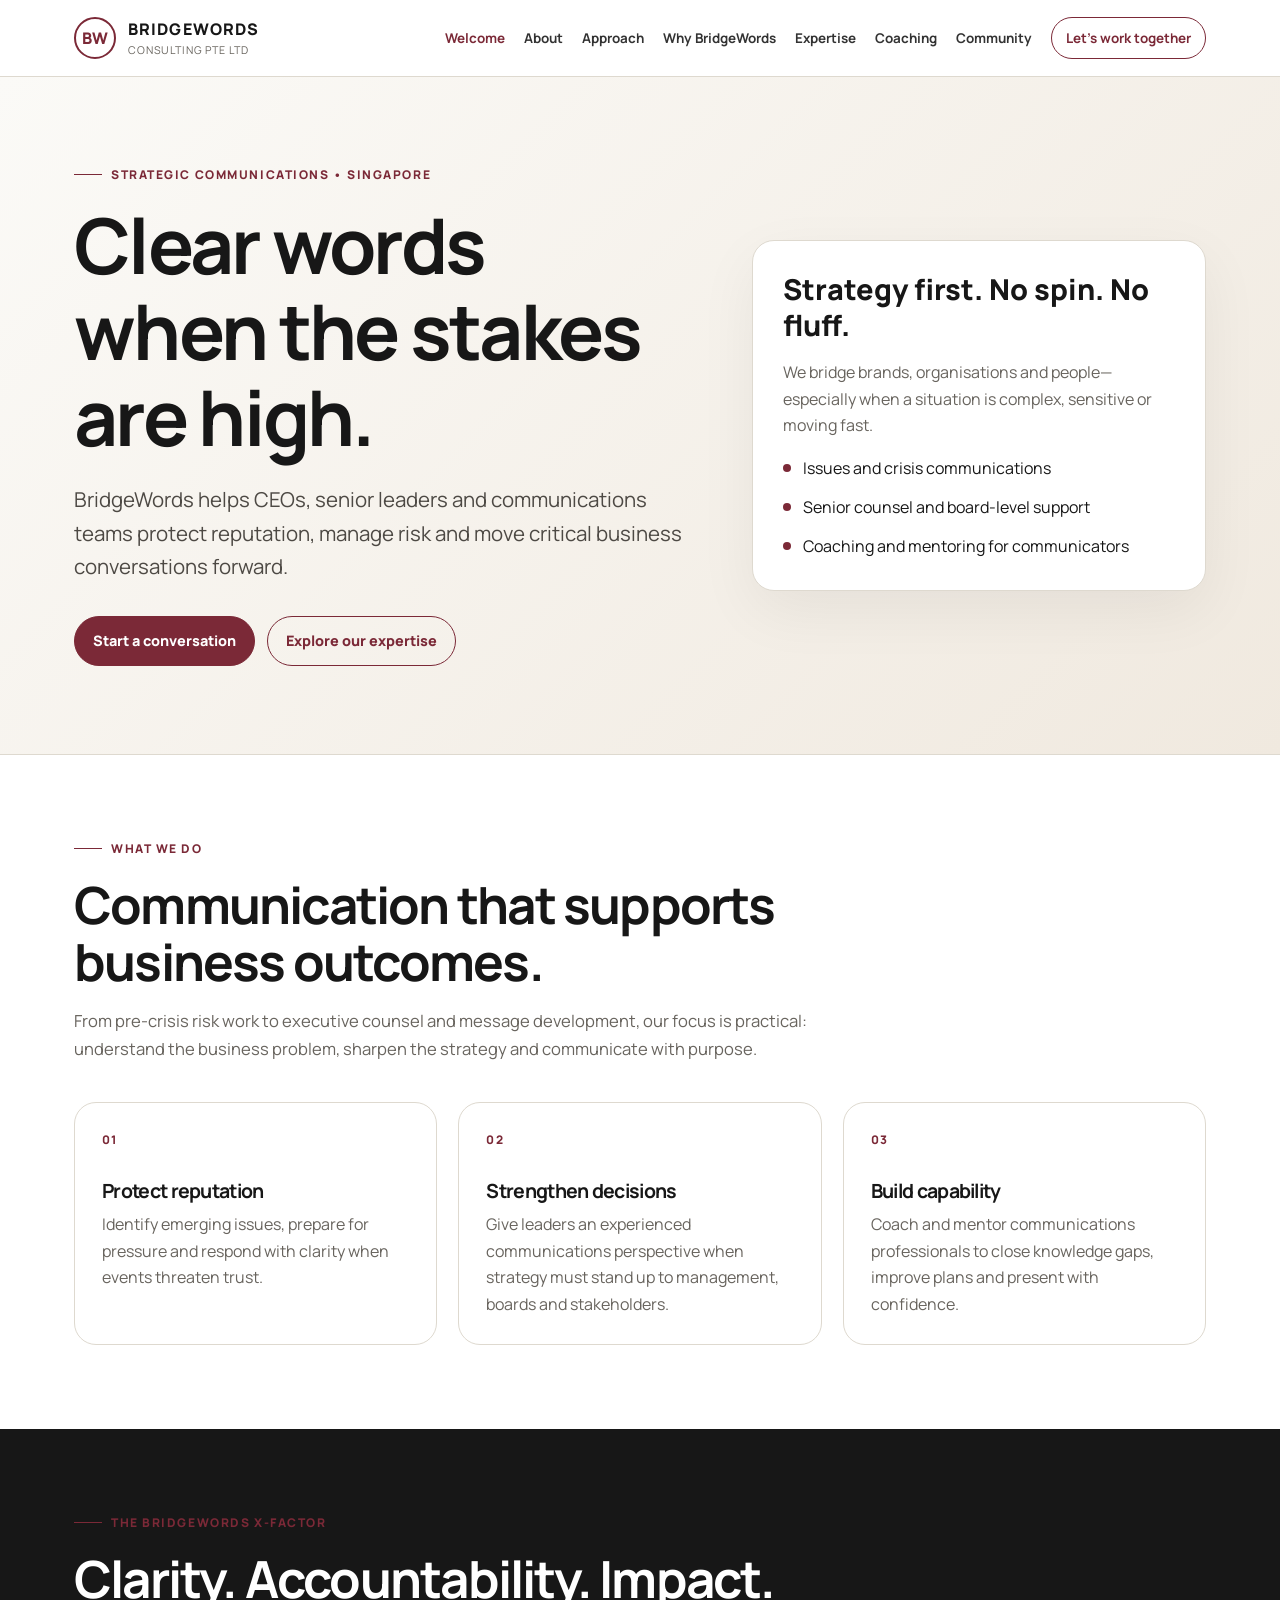
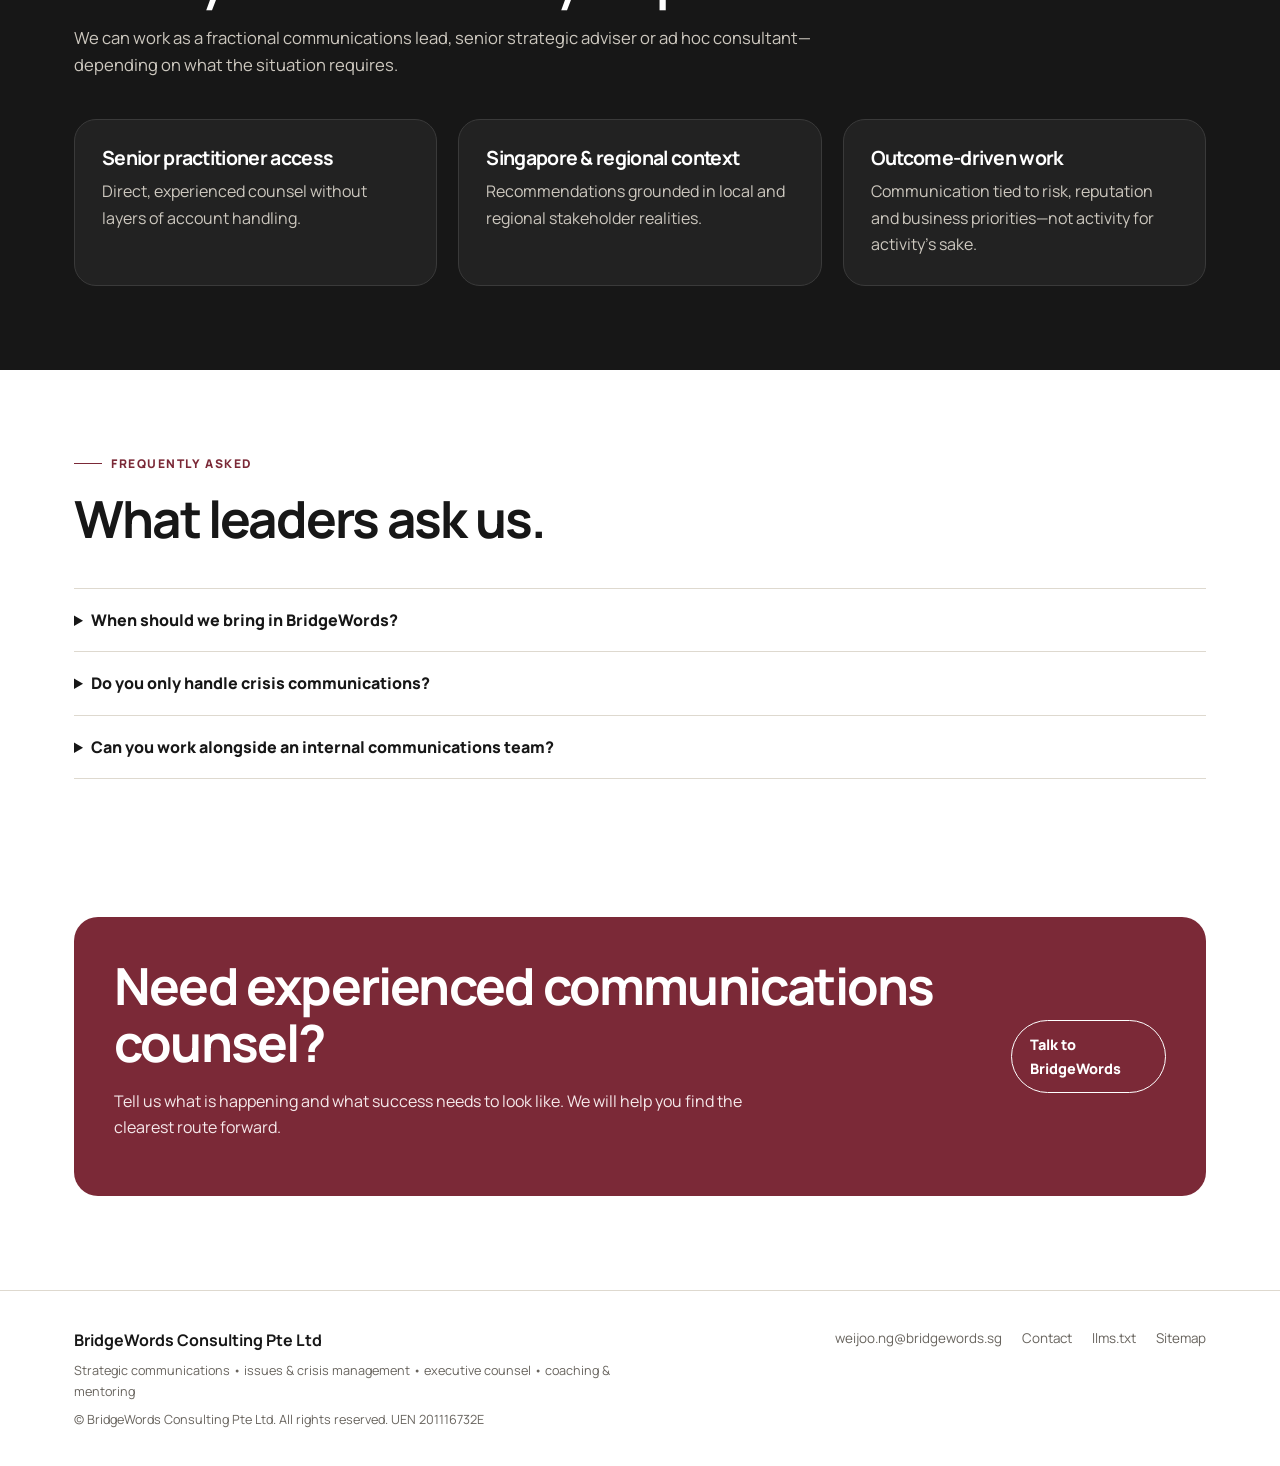
==== index.html @ 3a48b1cd "Add modern BridgeWords page: index.html" ====
<!doctype html><html lang="en-SG"><head><meta charset="utf-8"><meta name="viewport" content="width=device-width,initial-scale=1"><title>BridgeWords Consulting Singapore | Strategic & Crisis Communications</title><meta name="description" content="Strategic communications consultancy in Singapore helping CEOs and senior leaders manage reputation, issues, crises, stakeholder communications and executive messaging."><link rel="canonical" href="https://bridgewords.sg/"><meta name="robots" content="index,follow,max-image-preview:large,max-snippet:-1,max-video-preview:-1"><meta property="og:type" content="website"><meta property="og:site_name" content="BridgeWords Consulting"><meta property="og:title" content="BridgeWords Consulting Singapore | Strategic & Crisis Communications"><meta property="og:description" content="Strategic communications consultancy in Singapore helping CEOs and senior leaders manage reputation, issues, crises, stakeholder communications and executive messaging."><meta property="og:url" content="https://bridgewords.sg/"><meta name="twitter:card" content="summary"><meta name="theme-color" content="#7b2937"><link rel="stylesheet" href="assets/styles.css"><script type="application/ld+json">{"@context":"https://schema.org","@type":"ProfessionalService","name":"BridgeWords Consulting Pte Ltd","url":"https://bridgewords.sg/","email":"weijoo.ng@bridgewords.sg","description":"Singapore strategic communications consultancy supporting senior leaders and organisations with reputation, issues and crisis communications, counsel, media relations, writing, coaching and mentoring.","areaServed":["Singapore","Asia"],"knowsAbout":["Strategic communications","Crisis communications","Issues management","Corporate reputation","Media relations","Executive counsel","PR coaching","Communications mentoring"],"identifier":{"@type":"PropertyValue","propertyID":"UEN","value":"201116732E"}}</script></head><body><header class="site-header"><div class="nav-wrap"><a class="brand" href="index.html" aria-label="BridgeWords Consulting home"><span class="brand-mark" aria-hidden="true">BW</span><span><span class="brand-name">BridgeWords</span><span class="brand-sub">Consulting Pte Ltd</span></span></a><button class="menu-btn" aria-expanded="false" aria-controls="site-nav">Menu</button><nav class="nav" id="site-nav" aria-label="Primary"><a href="index.html" aria-current="page">Welcome</a><a href="about-bridgewords.html">About</a><a href="our-approach.html">Approach</a><a href="why-bridgewords.html">Why BridgeWords</a><a href="our-expertise.html">Expertise</a><a href="coaching--mentoring.html">Coaching</a><a href="bridgewords-community.html">Community</a><a class="nav-cta" href="lets-work-together.html">Let's work together</a></nav></div></header><main><section class="hero"><div class="hero-grid"><div><div class="eyebrow">Strategic communications • Singapore</div><h1>Clear words when the stakes are high.</h1><p class="lede">BridgeWords helps CEOs, senior leaders and communications teams protect reputation, manage risk and move critical business conversations forward.</p><div class="hero-actions"><a class="btn btn-primary" href="lets-work-together.html">Start a conversation</a><a class="btn btn-secondary" href="our-expertise.html">Explore our expertise</a></div></div><aside class="hero-card"><div class="big">Strategy first. No spin. No fluff.</div><p>We bridge brands, organisations and people—especially when a situation is complex, sensitive or moving fast.</p><div class="tick">Issues and crisis communications</div><div class="tick">Senior counsel and board-level support</div><div class="tick">Coaching and mentoring for communicators</div></aside></div></section><section class="section"><div class="section-head"><div class="eyebrow">What we do</div><h2>Communication that supports business outcomes.</h2><p>From pre-crisis risk work to executive counsel and message development, our focus is practical: understand the business problem, sharpen the strategy and communicate with purpose.</p></div><div class="grid-3"><article class="card"><div class="card-num">01</div><h3>Protect reputation</h3><p>Identify emerging issues, prepare for pressure and respond with clarity when events threaten trust.</p></article><article class="card"><div class="card-num">02</div><h3>Strengthen decisions</h3><p>Give leaders an experienced communications perspective when strategy must stand up to management, boards and stakeholders.</p></article><article class="card"><div class="card-num">03</div><h3>Build capability</h3><p>Coach and mentor communications professionals to close knowledge gaps, improve plans and present with confidence.</p></article></div></section><section class="band"><div class="section"><div class="section-head"><div class="eyebrow">The BridgeWords X-factor</div><h2>Clarity. Accountability. Impact.</h2><p>We can work as a fractional communications lead, senior strategic adviser or ad hoc consultant—depending on what the situation requires.</p></div><div class="grid-3"><article class="card"><h3>Senior practitioner access</h3><p>Direct, experienced counsel without layers of account handling.</p></article><article class="card"><h3>Singapore & regional context</h3><p>Recommendations grounded in local and regional stakeholder realities.</p></article><article class="card"><h3>Outcome-driven work</h3><p>Communication tied to risk, reputation and business priorities—not activity for activity's sake.</p></article></div></div></section><section class="section"><div class="section-head"><div class="eyebrow">Frequently asked</div><h2>What leaders ask us.</h2></div><div class="faq"><details><summary>When should we bring in BridgeWords?</summary><p>Ideally before an issue becomes a crisis. We also step in during fast-moving situations when leadership needs clear advice, stakeholder alignment and disciplined messaging.</p></details><details><summary>Do you only handle crisis communications?</summary><p>No. We also provide communications audits, strategic counsel, media relations, writing and editing, tactical PR support, and one-to-one coaching and mentoring.</p></details><details><summary>Can you work alongside an internal communications team?</summary><p>Yes. We can act as an independent adviser, fractional communications lead or additional senior resource for a specific project or high-stakes period.</p></details></div></section><section class="section section-tight"><div class="cta"><div><h2>Need experienced communications counsel?</h2><p>Tell us what is happening and what success needs to look like. We will help you find the clearest route forward.</p></div><a class="btn btn-secondary" style="border-color:white;color:white" href="lets-work-together.html">Talk to BridgeWords</a></div></section></main><footer class="site-footer"><div class="footer-grid"><div><strong>BridgeWords Consulting Pte Ltd</strong><div class="footer-note">Strategic communications • issues & crisis management • executive counsel • coaching & mentoring</div><div class="footer-note">© BridgeWords Consulting Pte Ltd. All rights reserved. UEN 201116732E</div></div><div class="footer-links"><a href="mailto:weijoo.ng@bridgewords.sg">weijoo.ng@bridgewords.sg</a><a href="lets-work-together.html">Contact</a><a href="llms.txt">llms.txt</a><a href="sitemap.xml">Sitemap</a></div></div></footer><script src="assets/site.js" defer></script></body></html>
---- assets/styles.css ----
@import url('https://fonts.googleapis.com/css2?family=Manrope:wght@400;500;600;700;800&display=swap');
:root{--brand:#7b2937;--brand2:#a84956;--ink:#171717;--muted:#68645e;--paper:#f8f6f1;--line:#ded9cf;--white:#fff;--max:1180px}
*{box-sizing:border-box}html{scroll-behavior:smooth}body{margin:0;font-family:Manrope,system-ui,sans-serif;color:var(--ink);background:#fff;line-height:1.65}a{color:inherit}img{max-width:100%}
.site-header{position:sticky;top:0;z-index:50;background:rgba(255,255,255,.94);backdrop-filter:blur(14px);border-bottom:1px solid var(--line)}
.nav-wrap{max-width:var(--max);margin:auto;padding:16px 24px;display:flex;align-items:center;justify-content:space-between;gap:22px}
.brand{text-decoration:none;display:flex;align-items:center;gap:12px}.brand-mark{width:42px;height:42px;border:2px solid var(--brand);border-radius:50%;display:grid;place-items:center;color:var(--brand);font-weight:800}.brand-name{font-size:1rem;font-weight:800;text-transform:uppercase;letter-spacing:.07em}.brand-sub{display:block;font-size:.67rem;color:var(--muted);letter-spacing:.08em;text-transform:uppercase}
.nav{display:flex;align-items:center;gap:19px}.nav a{text-decoration:none;font-size:.84rem;font-weight:700;color:#333}.nav a:hover,.nav a[aria-current=page]{color:var(--brand)}.nav-cta{padding:9px 14px;border:1px solid var(--brand);border-radius:999px;color:var(--brand)!important}.menu-btn{display:none;border:0;background:none;font:inherit;font-weight:800}
.hero{background:linear-gradient(135deg,#fbfaf7,#f0e9df);border-bottom:1px solid var(--line)}.hero-grid{max-width:var(--max);margin:auto;padding:88px 24px;display:grid;grid-template-columns:1.15fr .85fr;gap:64px;align-items:center}
.eyebrow{display:flex;align-items:center;gap:9px;color:var(--brand);font-weight:800;text-transform:uppercase;letter-spacing:.13em;font-size:.75rem;margin-bottom:17px}.eyebrow:before{content:"";width:28px;height:1px;background:var(--brand)}
h1,h2,h3{margin:0;line-height:1.12;letter-spacing:-.035em}h1{font-size:clamp(2.8rem,6vw,5.6rem)}h2{font-size:clamp(2rem,4vw,3.5rem)}h3{font-size:1.22rem}.lede{font-size:clamp(1.06rem,1.6vw,1.3rem);max-width:760px;color:#4d4944;margin:23px 0 0}
.hero-actions{display:flex;gap:12px;flex-wrap:wrap;margin-top:32px}.btn{display:inline-flex;align-items:center;justify-content:center;padding:12px 18px;border-radius:999px;text-decoration:none;font-weight:800;font-size:.9rem;border:1px solid var(--brand)}.btn-primary{background:var(--brand);color:#fff}.btn-primary:hover{background:#5f1e2a}.btn-secondary{color:var(--brand);background:transparent}
.hero-card,.card{border:1px solid var(--line);border-radius:22px;background:#fff}.hero-card{padding:30px;box-shadow:0 20px 60px rgba(0,0,0,.06)}.hero-card .big{font-size:1.8rem;line-height:1.25;font-weight:800;margin-bottom:15px}.hero-card p,.card p,.section-head p,.prose p{color:var(--muted)}
.tick{display:flex;gap:12px;margin-top:13px}.tick:before{content:"";width:8px;height:8px;background:var(--brand);border-radius:50%;margin-top:9px;flex:none}
.section{max-width:var(--max);margin:auto;padding:84px 24px}.section-tight{padding-top:54px;padding-bottom:54px}.section-head{max-width:800px;margin-bottom:40px}.section-head p{font-size:1.04rem}
.grid-3{display:grid;grid-template-columns:repeat(3,1fr);gap:21px}.grid-2{display:grid;grid-template-columns:repeat(2,1fr);gap:22px}.card{padding:27px}.card-num{font-size:.74rem;color:var(--brand);font-weight:800;letter-spacing:.12em;margin-bottom:30px}.card h3{margin-bottom:10px}.card p{margin:0}
.band{background:var(--ink);color:#fff}.band .card{background:#222;border-color:#3a3a3a}.band .card p,.band .section-head p{color:#cdc8bf}
.page-hero{max-width:var(--max);margin:auto;padding:76px 24px 42px}.page-hero h1{font-size:clamp(2.5rem,5vw,4.7rem);max-width:1000px}.page-hero p{max-width:800px;font-size:1.1rem;color:var(--muted)}.prose{max-width:840px}.prose p{font-size:1.03rem;margin:0 0 21px}
.service-list{display:grid;grid-template-columns:repeat(2,1fr);gap:16px}.service{padding:22px;border:1px solid var(--line);border-radius:17px}.service strong{display:block;margin-bottom:7px}
.faq{border-top:1px solid var(--line)}.faq details{padding:18px 0;border-bottom:1px solid var(--line)}.faq summary{cursor:pointer;font-weight:800}.faq p{color:var(--muted)}
.cta{padding:40px;border-radius:24px;background:var(--brand);color:#fff;display:flex;align-items:center;justify-content:space-between;gap:28px}.cta p{color:#f6e9eb;max-width:650px}
.contact-box{display:grid;grid-template-columns:1fr 1fr;gap:32px;padding:34px;border:1px solid var(--line);background:var(--paper);border-radius:24px}.form-grid{display:grid;gap:13px}label{font-size:.8rem;font-weight:800}input,textarea{width:100%;padding:13px 14px;border:1px solid #cbc4b8;border-radius:12px;font:inherit}textarea{min-height:145px;resize:vertical}.notice{font-size:.82rem;color:var(--muted)}
.post{padding:23px 0;border-bottom:1px solid var(--line)}.post time{font-size:.76rem;color:var(--brand);font-weight:800;letter-spacing:.08em}.post h3{margin-top:7px}
.site-footer{border-top:1px solid var(--line);margin-top:40px}.footer-grid{max-width:var(--max);margin:auto;padding:36px 24px;display:grid;grid-template-columns:1fr 1fr;gap:40px}.footer-links{display:flex;justify-content:flex-end;flex-wrap:wrap;gap:12px 20px}.footer-links a{text-decoration:none;color:var(--muted);font-size:.84rem}.footer-note{font-size:.79rem;color:var(--muted);margin-top:7px}
@media(max-width:900px){.menu-btn{display:block}.nav{display:none;position:absolute;top:74px;left:16px;right:16px;flex-direction:column;align-items:stretch;background:#fff;padding:18px;border:1px solid var(--line);border-radius:18px;box-shadow:0 16px 45px rgba(0,0,0,.1)}.nav.open{display:flex}.hero-grid,.grid-3,.grid-2,.contact-box,.footer-grid{grid-template-columns:1fr}.service-list{grid-template-columns:1fr}.footer-links{justify-content:flex-start}.hero-grid{gap:36px}.cta{flex-direction:column;align-items:flex-start}}
@media(max-width:560px){.nav-wrap{padding:13px 18px}.brand-sub{display:none}.hero-grid,.section,.page-hero{padding-left:18px;padding-right:18px}.hero-grid{padding-top:54px;padding-bottom:58px}.section{padding-top:66px;padding-bottom:66px}.hero-card{padding:23px}}
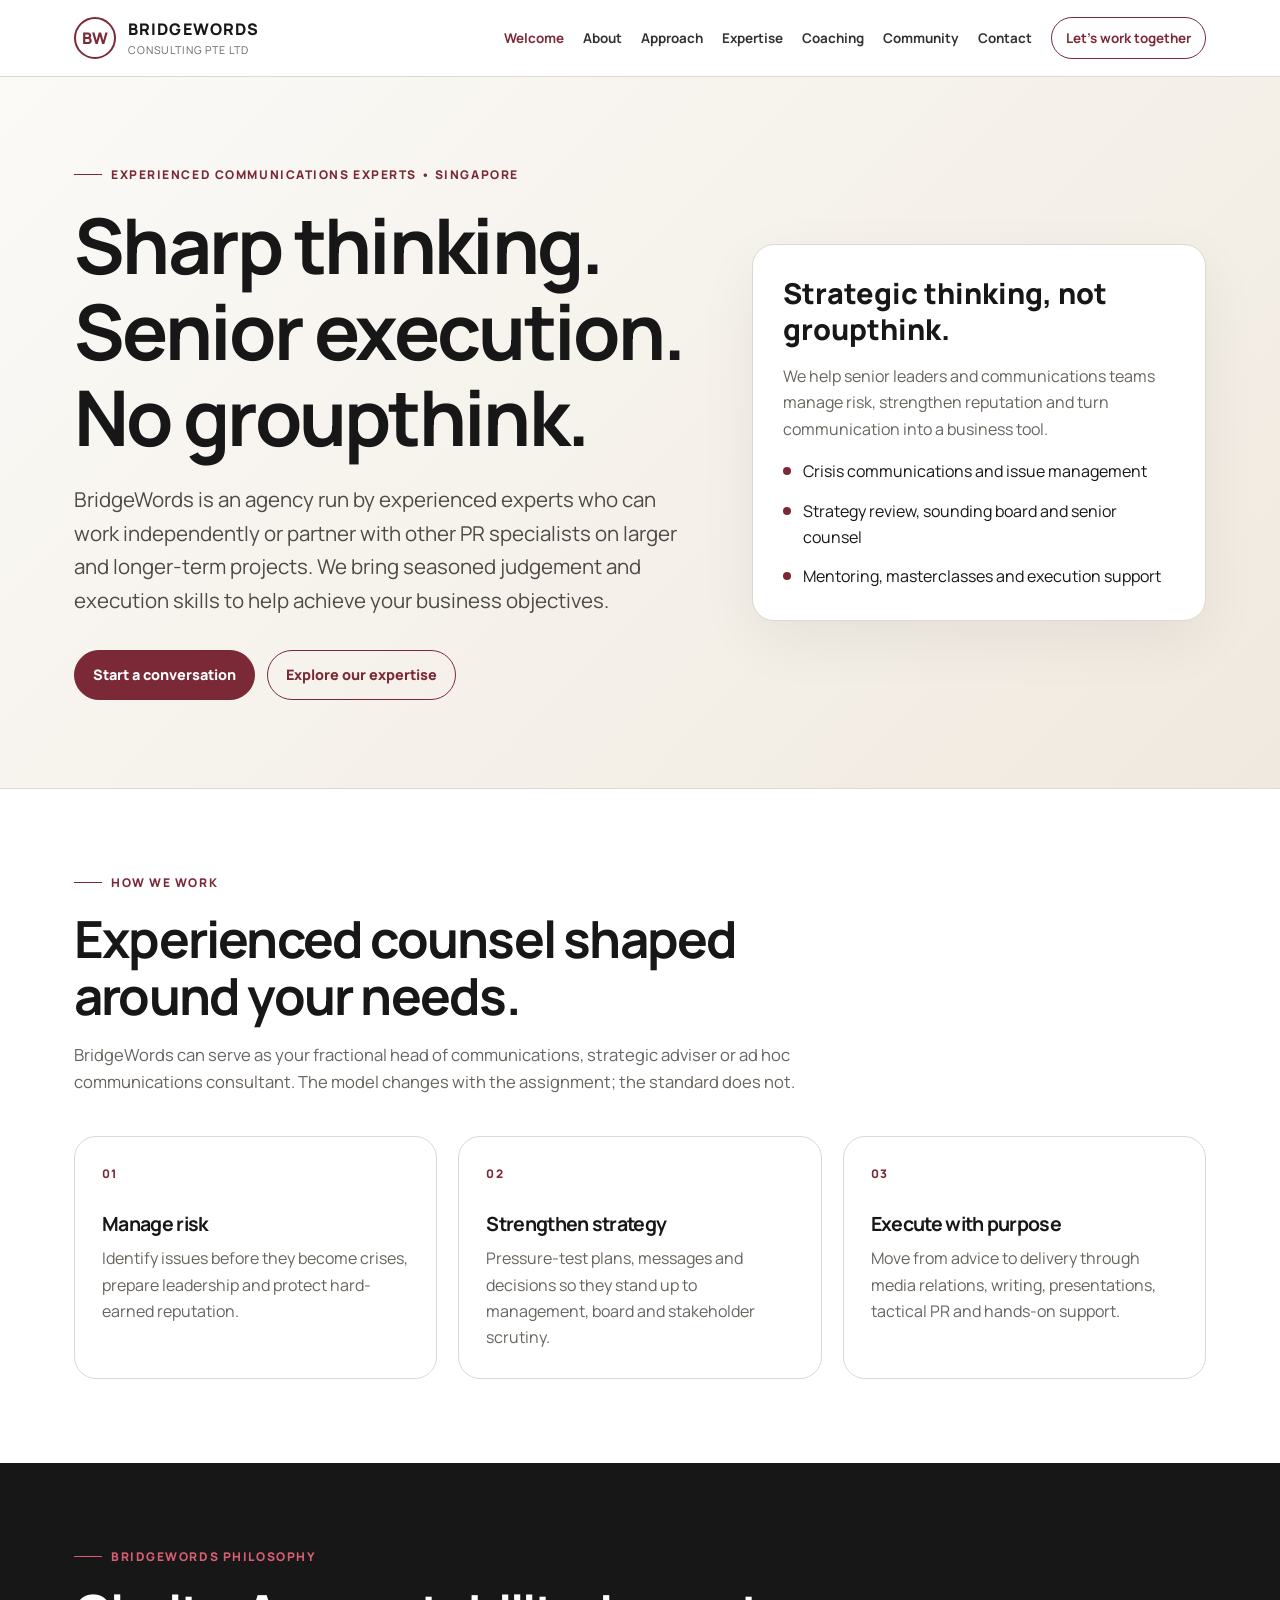
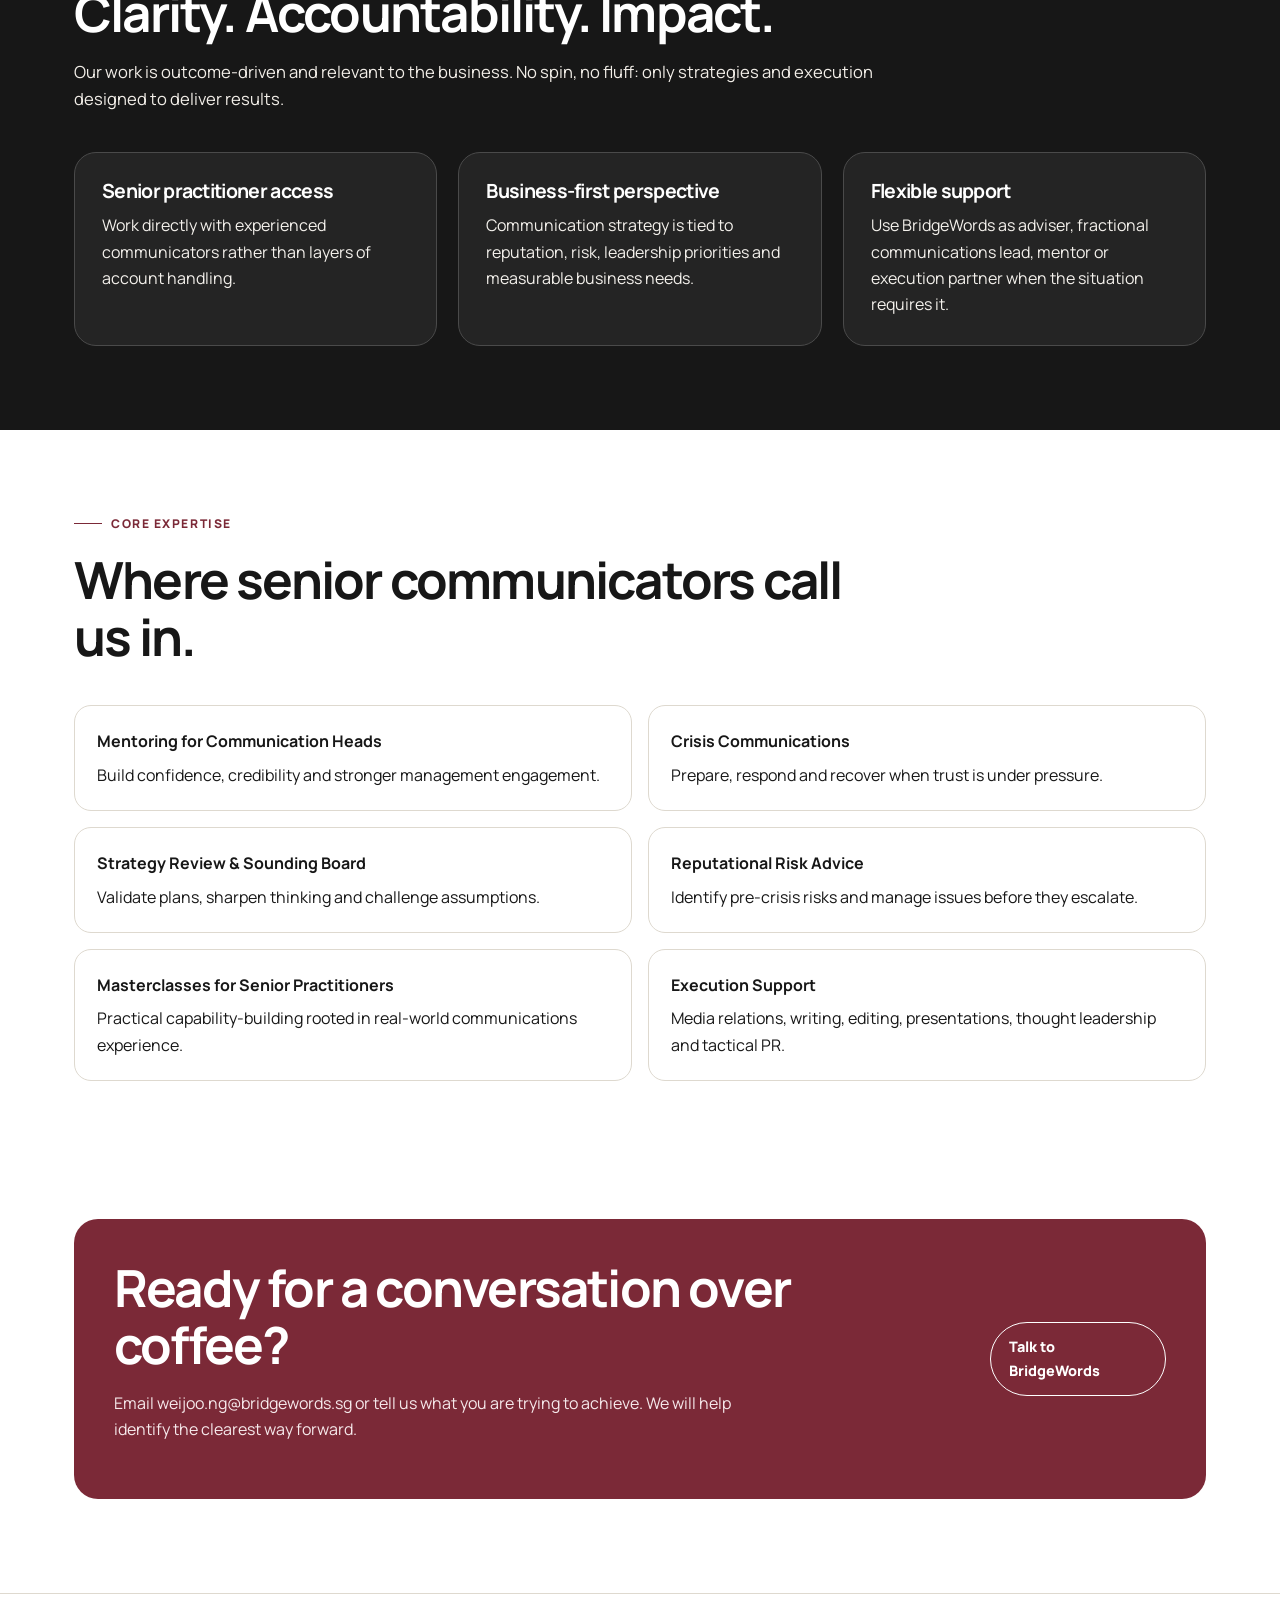
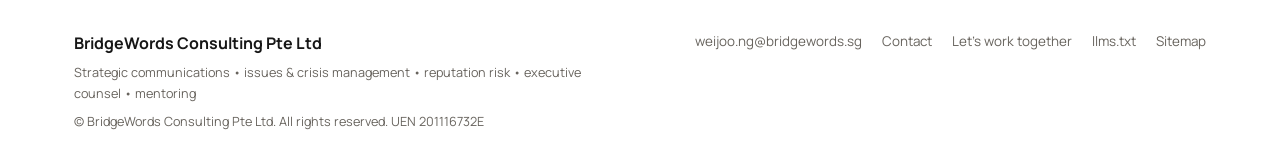
==== commit aa706f59: "Update BridgeWords website from revised client content" ====
--- a/index.html
+++ b/index.html
@@ -1 +1 @@
-<!doctype html><html lang="en-SG"><head><meta charset="utf-8"><meta name="viewport" content="width=device-width,initial-scale=1"><title>BridgeWords Consulting Singapore | Strategic & Crisis Communications</title><meta name="description" content="Strategic communications consultancy in Singapore helping CEOs and senior leaders manage reputation, issues, crises, stakeholder communications and executive messaging."><link rel="canonical" href="https://bridgewords.sg/"><meta name="robots" content="index,follow,max-image-preview:large,max-snippet:-1,max-video-preview:-1"><meta property="og:type" content="website"><meta property="og:site_name" content="BridgeWords Consulting"><meta property="og:title" content="BridgeWords Consulting Singapore | Strategic & Crisis Communications"><meta property="og:description" content="Strategic communications consultancy in Singapore helping CEOs and senior leaders manage reputation, issues, crises, stakeholder communications and executive messaging."><meta property="og:url" content="https://bridgewords.sg/"><meta name="twitter:card" content="summary"><meta name="theme-color" content="#7b2937"><link rel="stylesheet" href="assets/styles.css"><script type="application/ld+json">{"@context":"https://schema.org","@type":"ProfessionalService","name":"BridgeWords Consulting Pte Ltd","url":"https://bridgewords.sg/","email":"weijoo.ng@bridgewords.sg","description":"Singapore strategic communications consultancy supporting senior leaders and organisations with reputation, issues and crisis communications, counsel, media relations, writing, coaching and mentoring.","areaServed":["Singapore","Asia"],"knowsAbout":["Strategic communications","Crisis communications","Issues management","Corporate reputation","Media relations","Executive counsel","PR coaching","Communications mentoring"],"identifier":{"@type":"PropertyValue","propertyID":"UEN","value":"201116732E"}}</script></head><body><header class="site-header"><div class="nav-wrap"><a class="brand" href="index.html" aria-label="BridgeWords Consulting home"><span class="brand-mark" aria-hidden="true">BW</span><span><span class="brand-name">BridgeWords</span><span class="brand-sub">Consulting Pte Ltd</span></span></a><button class="menu-btn" aria-expanded="false" aria-controls="site-nav">Menu</button><nav class="nav" id="site-nav" aria-label="Primary"><a href="index.html" aria-current="page">Welcome</a><a href="about-bridgewords.html">About</a><a href="our-approach.html">Approach</a><a href="why-bridgewords.html">Why BridgeWords</a><a href="our-expertise.html">Expertise</a><a href="coaching--mentoring.html">Coaching</a><a href="bridgewords-community.html">Community</a><a class="nav-cta" href="lets-work-together.html">Let's work together</a></nav></div></header><main><section class="hero"><div class="hero-grid"><div><div class="eyebrow">Strategic communications • Singapore</div><h1>Clear words when the stakes are high.</h1><p class="lede">BridgeWords helps CEOs, senior leaders and communications teams protect reputation, manage risk and move critical business conversations forward.</p><div class="hero-actions"><a class="btn btn-primary" href="lets-work-together.html">Start a conversation</a><a class="btn btn-secondary" href="our-expertise.html">Explore our expertise</a></div></div><aside class="hero-card"><div class="big">Strategy first. No spin. No fluff.</div><p>We bridge brands, organisations and people—especially when a situation is complex, sensitive or moving fast.</p><div class="tick">Issues and crisis communications</div><div class="tick">Senior counsel and board-level support</div><div class="tick">Coaching and mentoring for communicators</div></aside></div></section><section class="section"><div class="section-head"><div class="eyebrow">What we do</div><h2>Communication that supports business outcomes.</h2><p>From pre-crisis risk work to executive counsel and message development, our focus is practical: understand the business problem, sharpen the strategy and communicate with purpose.</p></div><div class="grid-3"><article class="card"><div class="card-num">01</div><h3>Protect reputation</h3><p>Identify emerging issues, prepare for pressure and respond with clarity when events threaten trust.</p></article><article class="card"><div class="card-num">02</div><h3>Strengthen decisions</h3><p>Give leaders an experienced communications perspective when strategy must stand up to management, boards and stakeholders.</p></article><article class="card"><div class="card-num">03</div><h3>Build capability</h3><p>Coach and mentor communications professionals to close knowledge gaps, improve plans and present with confidence.</p></article></div></section><section class="band"><div class="section"><div class="section-head"><div class="eyebrow">The BridgeWords X-factor</div><h2>Clarity. Accountability. Impact.</h2><p>We can work as a fractional communications lead, senior strategic adviser or ad hoc consultant—depending on what the situation requires.</p></div><div class="grid-3"><article class="card"><h3>Senior practitioner access</h3><p>Direct, experienced counsel without layers of account handling.</p></article><article class="card"><h3>Singapore & regional context</h3><p>Recommendations grounded in local and regional stakeholder realities.</p></article><article class="card"><h3>Outcome-driven work</h3><p>Communication tied to risk, reputation and business priorities—not activity for activity's sake.</p></article></div></div></section><section class="section"><div class="section-head"><div class="eyebrow">Frequently asked</div><h2>What leaders ask us.</h2></div><div class="faq"><details><summary>When should we bring in BridgeWords?</summary><p>Ideally before an issue becomes a crisis. We also step in during fast-moving situations when leadership needs clear advice, stakeholder alignment and disciplined messaging.</p></details><details><summary>Do you only handle crisis communications?</summary><p>No. We also provide communications audits, strategic counsel, media relations, writing and editing, tactical PR support, and one-to-one coaching and mentoring.</p></details><details><summary>Can you work alongside an internal communications team?</summary><p>Yes. We can act as an independent adviser, fractional communications lead or additional senior resource for a specific project or high-stakes period.</p></details></div></section><section class="section section-tight"><div class="cta"><div><h2>Need experienced communications counsel?</h2><p>Tell us what is happening and what success needs to look like. We will help you find the clearest route forward.</p></div><a class="btn btn-secondary" style="border-color:white;color:white" href="lets-work-together.html">Talk to BridgeWords</a></div></section></main><footer class="site-footer"><div class="footer-grid"><div><strong>BridgeWords Consulting Pte Ltd</strong><div class="footer-note">Strategic communications • issues & crisis management • executive counsel • coaching & mentoring</div><div class="footer-note">© BridgeWords Consulting Pte Ltd. All rights reserved. UEN 201116732E</div></div><div class="footer-links"><a href="mailto:weijoo.ng@bridgewords.sg">weijoo.ng@bridgewords.sg</a><a href="lets-work-together.html">Contact</a><a href="llms.txt">llms.txt</a><a href="sitemap.xml">Sitemap</a></div></div></footer><script src="assets/site.js" defer></script></body></html>+<!doctype html><html lang="en-SG"><head><meta charset="utf-8"><meta name="viewport" content="width=device-width,initial-scale=1"><title>BridgeWords Consulting Singapore | Strategic, Crisis & Reputation Communications</title><meta name="description" content="BridgeWords Consulting is a Singapore communications agency led by experienced practitioners, providing strategic counsel, crisis communications, reputation risk advice, mentoring and execution support."><link rel="canonical" href="https://bridgewords.sg/"><meta name="robots" content="index,follow,max-image-preview:large,max-snippet:-1,max-video-preview:-1"><meta property="og:type" content="website"><meta property="og:site_name" content="BridgeWords Consulting"><meta property="og:title" content="BridgeWords Consulting Singapore | Strategic, Crisis & Reputation Communications"><meta property="og:description" content="Experienced communications practitioners helping organisations manage risk, strengthen reputation and achieve business outcomes."><meta property="og:url" content="https://bridgewords.sg/"><meta name="twitter:card" content="summary"><meta name="theme-color" content="#7b2937"><link rel="stylesheet" href="assets/styles.css"><script type="application/ld+json">{"@context":"https://schema.org","@type":"ProfessionalService","name":"BridgeWords Consulting Pte Ltd","url":"https://bridgewords.sg/","email":"weijoo.ng@bridgewords.sg","description":"Singapore strategic communications consultancy providing crisis communications, reputation risk advice, strategic counsel, mentoring, media relations, writing and tactical PR support.","areaServed":["Singapore","ASEAN","Asia"],"knowsAbout":["Strategic communications","Crisis communications","Issues management","Reputation risk","Media relations","Executive counsel","PR mentoring","Communications strategy"],"identifier":{"@type":"PropertyValue","propertyID":"UEN","value":"201116732E"}}</script></head><body><header class="site-header"><div class="nav-wrap"><a class="brand" href="index.html" aria-label="BridgeWords Consulting home"><span class="brand-mark" aria-hidden="true">BW</span><span><span class="brand-name">BridgeWords</span><span class="brand-sub">Consulting Pte Ltd</span></span></a><button class="menu-btn" aria-expanded="false" aria-controls="site-nav">Menu</button><nav class="nav" id="site-nav" aria-label="Primary"><a href="index.html" aria-current="page">Welcome</a><a href="about-bridgewords.html">About</a><a href="our-approach.html">Approach</a><a href="our-expertise.html">Expertise</a><a href="coaching--mentoring.html">Coaching</a><a href="bridgewords-community.html">Community</a><a href="contact.html">Contact</a><a class="nav-cta" href="lets-work-together.html">Let's work together</a></nav></div></header><main><section class="hero"><div class="hero-grid"><div><div class="eyebrow">Experienced communications experts • Singapore</div><h1>Sharp thinking. Senior execution. No groupthink.</h1><p class="lede">BridgeWords is an agency run by experienced experts who can work independently or partner with other PR specialists on larger and longer-term projects. We bring seasoned judgement and execution skills to help achieve your business objectives.</p><div class="hero-actions"><a class="btn btn-primary" href="lets-work-together.html">Start a conversation</a><a class="btn btn-secondary" href="our-expertise.html">Explore our expertise</a></div></div><aside class="hero-card"><div class="big">Strategic thinking, not groupthink.</div><p>We help senior leaders and communications teams manage risk, strengthen reputation and turn communication into a business tool.</p><div class="tick">Crisis communications and issue management</div><div class="tick">Strategy review, sounding board and senior counsel</div><div class="tick">Mentoring, masterclasses and execution support</div></aside></div></section><section class="section"><div class="section-head"><div class="eyebrow">How we work</div><h2>Experienced counsel shaped around your needs.</h2><p>BridgeWords can serve as your fractional head of communications, strategic adviser or ad hoc communications consultant. The model changes with the assignment; the standard does not.</p></div><div class="grid-3"><article class="card"><div class="card-num">01</div><h3>Manage risk</h3><p>Identify issues before they become crises, prepare leadership and protect hard-earned reputation.</p></article><article class="card"><div class="card-num">02</div><h3>Strengthen strategy</h3><p>Pressure-test plans, messages and decisions so they stand up to management, board and stakeholder scrutiny.</p></article><article class="card"><div class="card-num">03</div><h3>Execute with purpose</h3><p>Move from advice to delivery through media relations, writing, presentations, tactical PR and hands-on support.</p></article></div></section><section class="band"><div class="section"><div class="section-head"><div class="eyebrow">BridgeWords philosophy</div><h2>Clarity. Accountability. Impact.</h2><p>Our work is outcome-driven and relevant to the business. No spin, no fluff: only strategies and execution designed to deliver results.</p></div><div class="grid-3"><article class="card"><h3>Senior practitioner access</h3><p>Work directly with experienced communicators rather than layers of account handling.</p></article><article class="card"><h3>Business-first perspective</h3><p>Communication strategy is tied to reputation, risk, leadership priorities and measurable business needs.</p></article><article class="card"><h3>Flexible support</h3><p>Use BridgeWords as adviser, fractional communications lead, mentor or execution partner when the situation requires it.</p></article></div></div></section><section class="section"><div class="section-head"><div class="eyebrow">Core expertise</div><h2>Where senior communicators call us in.</h2></div><div class="service-list"><div class="service"><strong>Mentoring for Communication Heads</strong><span>Build confidence, credibility and stronger management engagement.</span></div><div class="service"><strong>Crisis Communications</strong><span>Prepare, respond and recover when trust is under pressure.</span></div><div class="service"><strong>Strategy Review & Sounding Board</strong><span>Validate plans, sharpen thinking and challenge assumptions.</span></div><div class="service"><strong>Reputational Risk Advice</strong><span>Identify pre-crisis risks and manage issues before they escalate.</span></div><div class="service"><strong>Masterclasses for Senior Practitioners</strong><span>Practical capability-building rooted in real-world communications experience.</span></div><div class="service"><strong>Execution Support</strong><span>Media relations, writing, editing, presentations, thought leadership and tactical PR.</span></div></div></section><section class="section section-tight"><div class="cta"><div><h2>Ready for a conversation over coffee?</h2><p>Email weijoo.ng@bridgewords.sg or tell us what you are trying to achieve. We will help identify the clearest way forward.</p></div><a class="btn btn-secondary" style="border-color:white;color:white" href="lets-work-together.html">Talk to BridgeWords</a></div></section></main><footer class="site-footer"><div class="footer-grid"><div><strong>BridgeWords Consulting Pte Ltd</strong><div class="footer-note">Strategic communications • issues & crisis management • reputation risk • executive counsel • mentoring</div><div class="footer-note">© BridgeWords Consulting Pte Ltd. All rights reserved. UEN 201116732E</div></div><div class="footer-links"><a href="mailto:weijoo.ng@bridgewords.sg">weijoo.ng@bridgewords.sg</a><a href="contact.html">Contact</a><a href="lets-work-together.html">Let's work together</a><a href="llms.txt">llms.txt</a><a href="sitemap.xml">Sitemap</a></div></div></footer><script src="assets/site.js" defer></script></body></html>
--- a/assets/styles.css
+++ b/assets/styles.css
@@ -13,12 +13,12 @@
 .tick{display:flex;gap:12px;margin-top:13px}.tick:before{content:"";width:8px;height:8px;background:var(--brand);border-radius:50%;margin-top:9px;flex:none}
 .section{max-width:var(--max);margin:auto;padding:84px 24px}.section-tight{padding-top:54px;padding-bottom:54px}.section-head{max-width:800px;margin-bottom:40px}.section-head p{font-size:1.04rem}
 .grid-3{display:grid;grid-template-columns:repeat(3,1fr);gap:21px}.grid-2{display:grid;grid-template-columns:repeat(2,1fr);gap:22px}.card{padding:27px}.card-num{font-size:.74rem;color:var(--brand);font-weight:800;letter-spacing:.12em;margin-bottom:30px}.card h3{margin-bottom:10px}.card p{margin:0}
-.band{background:var(--ink);color:#fff}.band .card{background:#222;border-color:#3a3a3a}.band .card p,.band .section-head p{color:#cdc8bf}
+.band{background:#171717;color:#fff}.band h2,.band h3{color:#fff}.band .eyebrow{color:#d85f73}.band .eyebrow:before{background:#d85f73}.band .section-head p{color:#f2eee8}.band .card{background:#242424;border-color:#4a4a4a}.band .card h3{color:#fff}.band .card p{color:#f4f1ec}.band .card-num{color:#ef8797}
 .page-hero{max-width:var(--max);margin:auto;padding:76px 24px 42px}.page-hero h1{font-size:clamp(2.5rem,5vw,4.7rem);max-width:1000px}.page-hero p{max-width:800px;font-size:1.1rem;color:var(--muted)}.prose{max-width:840px}.prose p{font-size:1.03rem;margin:0 0 21px}
 .service-list{display:grid;grid-template-columns:repeat(2,1fr);gap:16px}.service{padding:22px;border:1px solid var(--line);border-radius:17px}.service strong{display:block;margin-bottom:7px}
 .faq{border-top:1px solid var(--line)}.faq details{padding:18px 0;border-bottom:1px solid var(--line)}.faq summary{cursor:pointer;font-weight:800}.faq p{color:var(--muted)}
 .cta{padding:40px;border-radius:24px;background:var(--brand);color:#fff;display:flex;align-items:center;justify-content:space-between;gap:28px}.cta p{color:#f6e9eb;max-width:650px}
-.contact-box{display:grid;grid-template-columns:1fr 1fr;gap:32px;padding:34px;border:1px solid var(--line);background:var(--paper);border-radius:24px}.form-grid{display:grid;gap:13px}label{font-size:.8rem;font-weight:800}input,textarea{width:100%;padding:13px 14px;border:1px solid #cbc4b8;border-radius:12px;font:inherit}textarea{min-height:145px;resize:vertical}.notice{font-size:.82rem;color:var(--muted)}
+.contact-box{display:grid;grid-template-columns:1fr 1fr;gap:32px;padding:34px;border:1px solid var(--line);background:var(--paper);border-radius:24px}.form-grid{display:grid;gap:13px}label{font-size:.8rem;font-weight:800}input,textarea{width:100%;padding:13px 14px;border:1px solid #8f887e;border-radius:12px;font:inherit;color:var(--ink);background:#fff}input:focus,textarea:focus{outline:3px solid rgba(123,41,55,.22);outline-offset:2px;border-color:var(--brand)}textarea{min-height:145px;resize:vertical}.notice{font-size:.82rem;color:var(--muted)}
 .post{padding:23px 0;border-bottom:1px solid var(--line)}.post time{font-size:.76rem;color:var(--brand);font-weight:800;letter-spacing:.08em}.post h3{margin-top:7px}
 .site-footer{border-top:1px solid var(--line);margin-top:40px}.footer-grid{max-width:var(--max);margin:auto;padding:36px 24px;display:grid;grid-template-columns:1fr 1fr;gap:40px}.footer-links{display:flex;justify-content:flex-end;flex-wrap:wrap;gap:12px 20px}.footer-links a{text-decoration:none;color:var(--muted);font-size:.84rem}.footer-note{font-size:.79rem;color:var(--muted);margin-top:7px}
 @media(max-width:900px){.menu-btn{display:block}.nav{display:none;position:absolute;top:74px;left:16px;right:16px;flex-direction:column;align-items:stretch;background:#fff;padding:18px;border:1px solid var(--line);border-radius:18px;box-shadow:0 16px 45px rgba(0,0,0,.1)}.nav.open{display:flex}.hero-grid,.grid-3,.grid-2,.contact-box,.footer-grid{grid-template-columns:1fr}.service-list{grid-template-columns:1fr}.footer-links{justify-content:flex-start}.hero-grid{gap:36px}.cta{flex-direction:column;align-items:flex-start}}
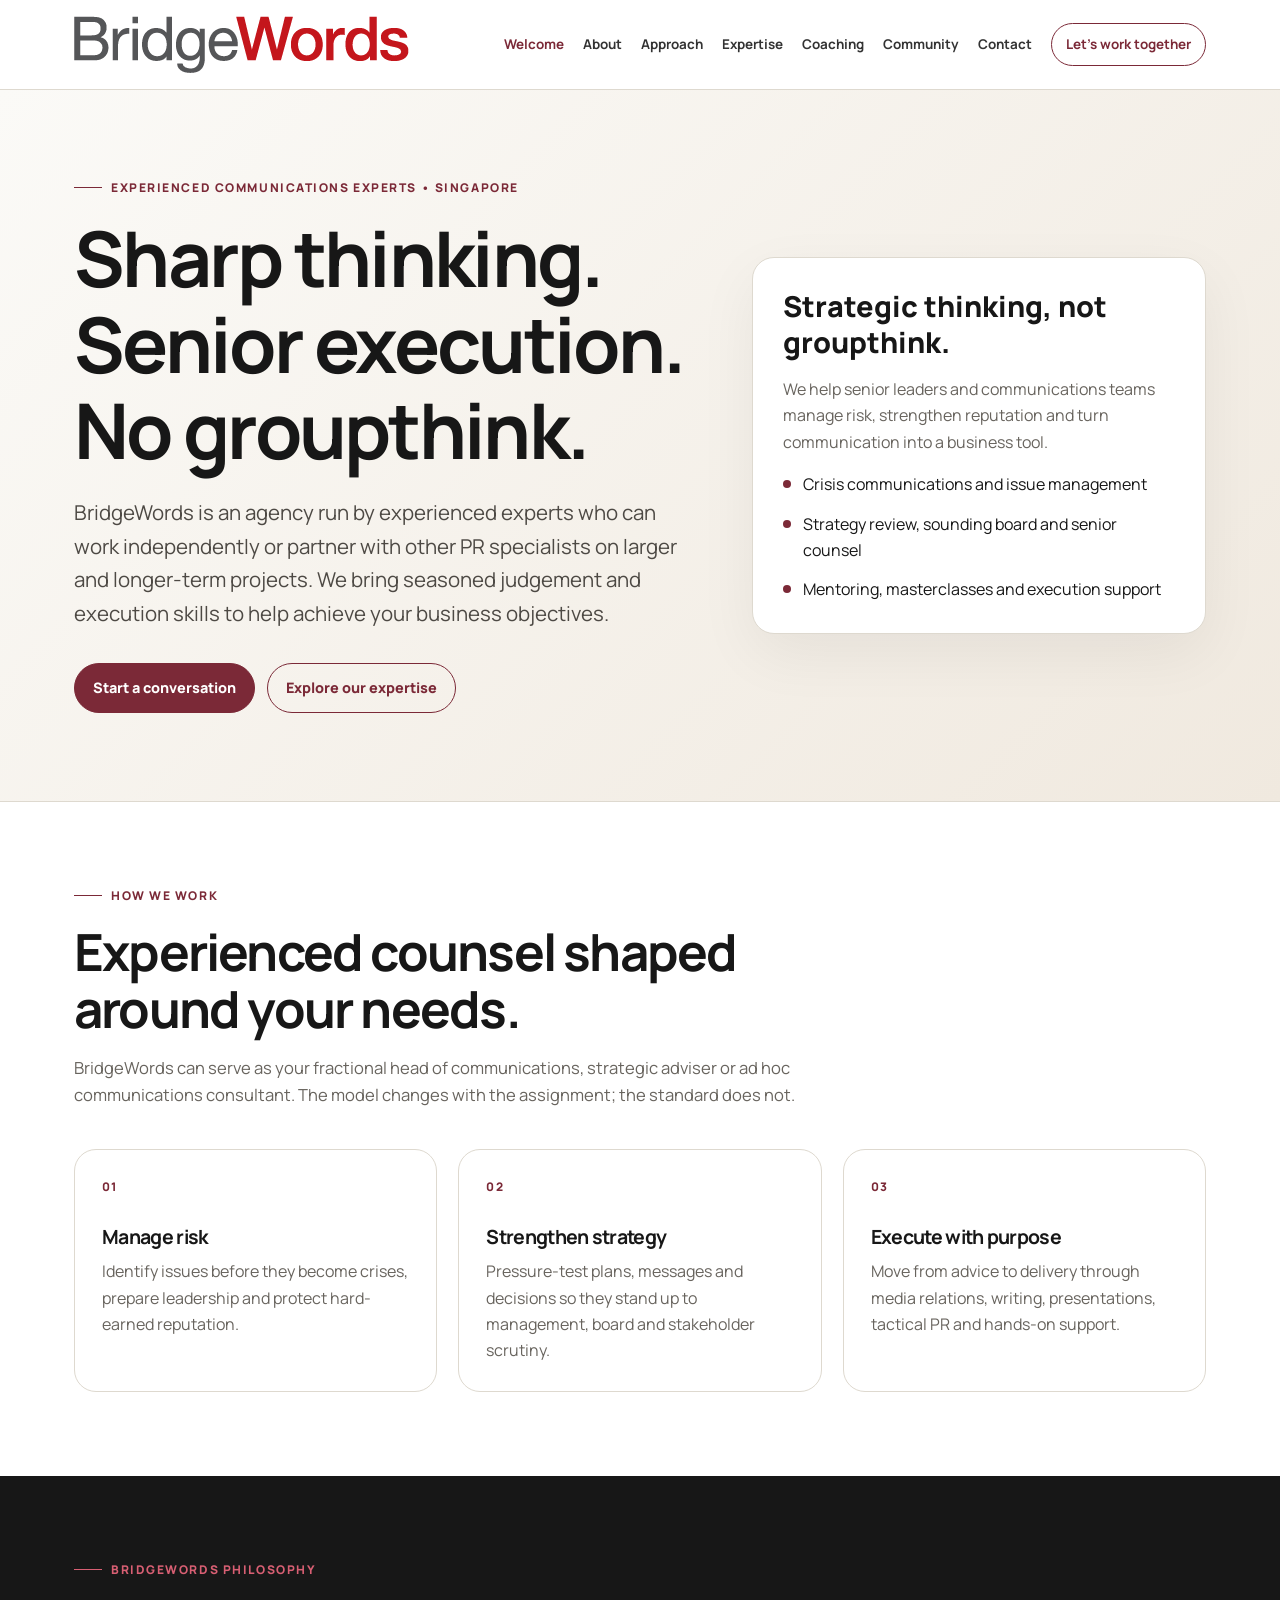
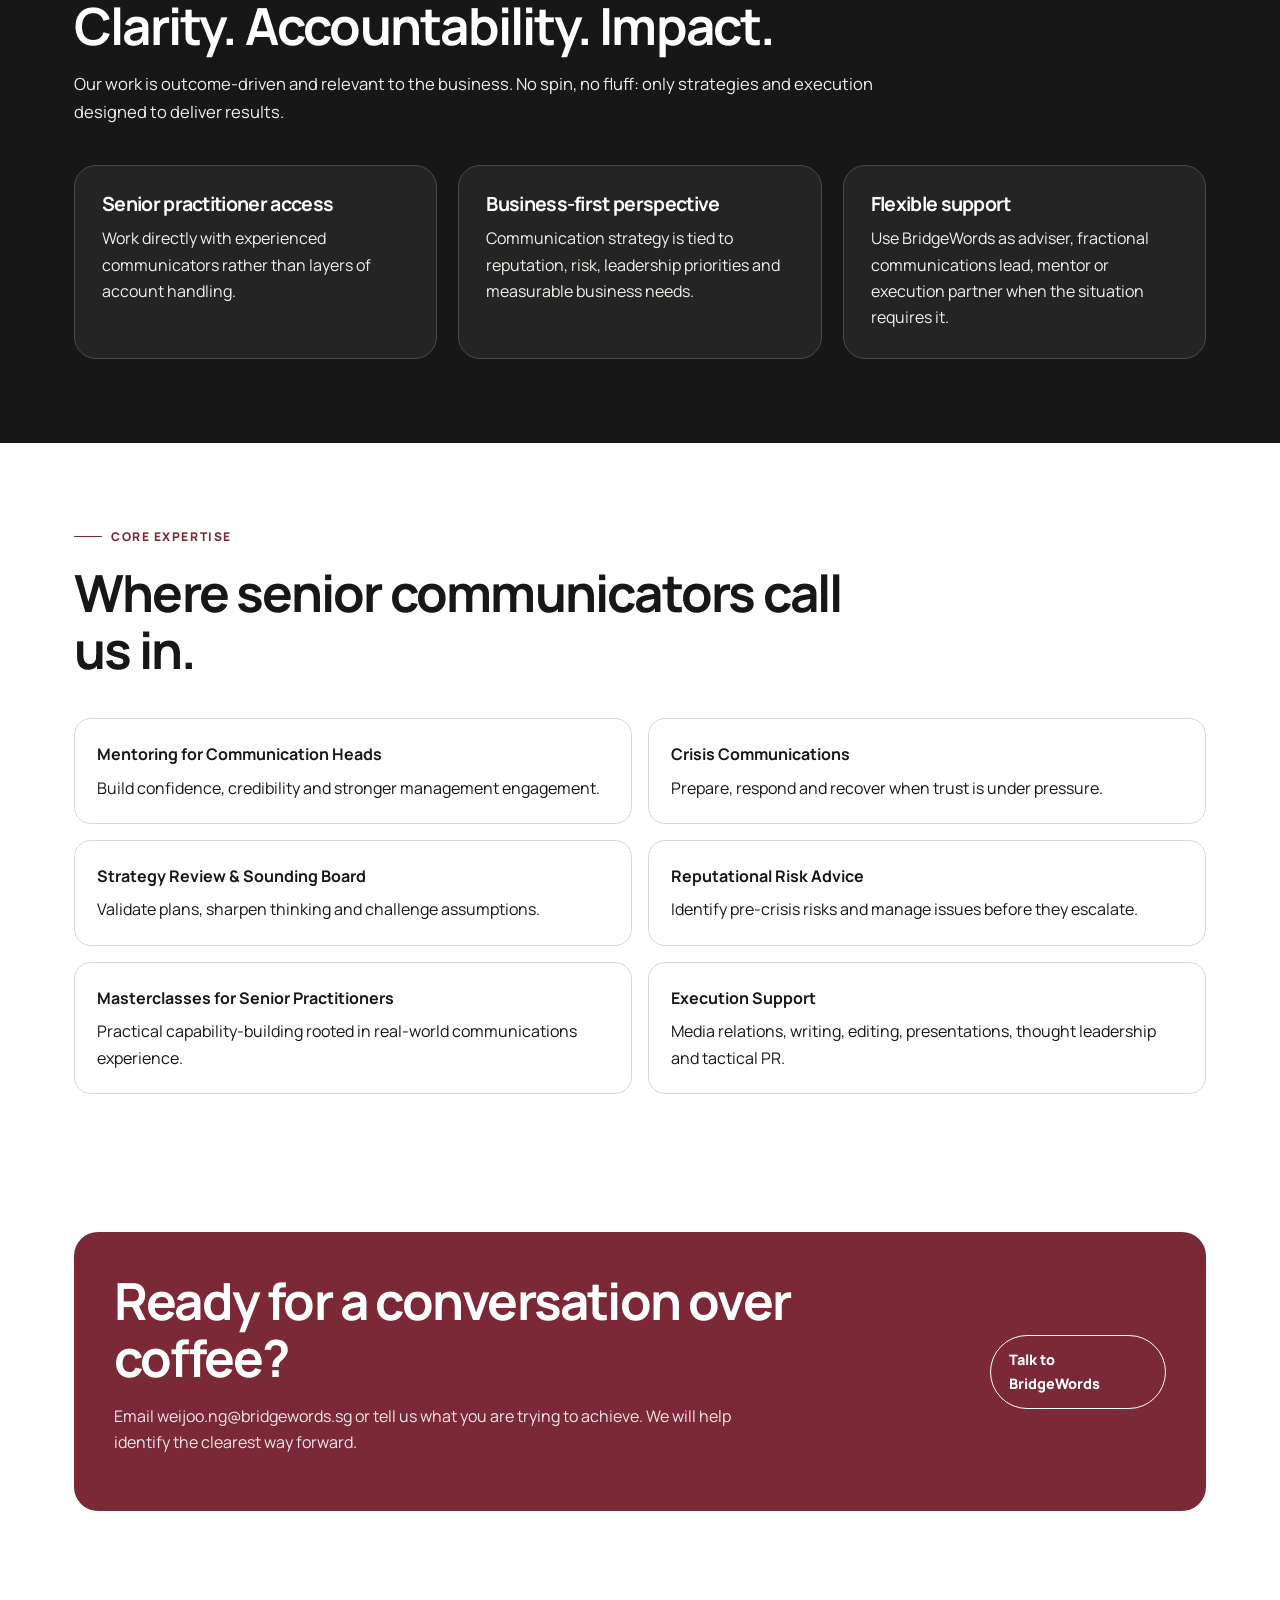
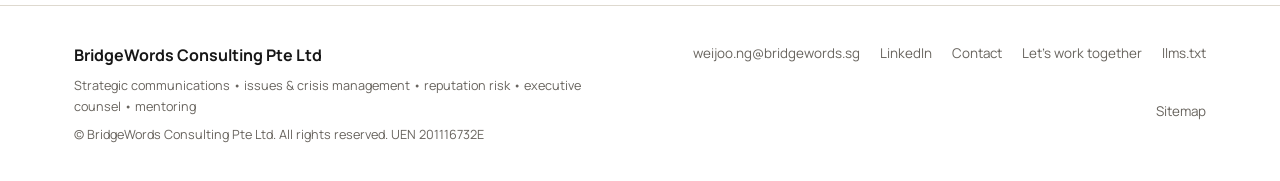
==== commit b880d7a8: "Add BridgeWords logo favicon and LinkedIn links" ====
--- a/index.html
+++ b/index.html
@@ -1 +1 @@
-<!doctype html><html lang="en-SG"><head><meta charset="utf-8"><meta name="viewport" content="width=device-width,initial-scale=1"><title>BridgeWords Consulting Singapore | Strategic, Crisis & Reputation Communications</title><meta name="description" content="BridgeWords Consulting is a Singapore communications agency led by experienced practitioners, providing strategic counsel, crisis communications, reputation risk advice, mentoring and execution support."><link rel="canonical" href="https://bridgewords.sg/"><meta name="robots" content="index,follow,max-image-preview:large,max-snippet:-1,max-video-preview:-1"><meta property="og:type" content="website"><meta property="og:site_name" content="BridgeWords Consulting"><meta property="og:title" content="BridgeWords Consulting Singapore | Strategic, Crisis & Reputation Communications"><meta property="og:description" content="Experienced communications practitioners helping organisations manage risk, strengthen reputation and achieve business outcomes."><meta property="og:url" content="https://bridgewords.sg/"><meta name="twitter:card" content="summary"><meta name="theme-color" content="#7b2937"><link rel="stylesheet" href="assets/styles.css"><script type="application/ld+json">{"@context":"https://schema.org","@type":"ProfessionalService","name":"BridgeWords Consulting Pte Ltd","url":"https://bridgewords.sg/","email":"weijoo.ng@bridgewords.sg","description":"Singapore strategic communications consultancy providing crisis communications, reputation risk advice, strategic counsel, mentoring, media relations, writing and tactical PR support.","areaServed":["Singapore","ASEAN","Asia"],"knowsAbout":["Strategic communications","Crisis communications","Issues management","Reputation risk","Media relations","Executive counsel","PR mentoring","Communications strategy"],"identifier":{"@type":"PropertyValue","propertyID":"UEN","value":"201116732E"}}</script></head><body><header class="site-header"><div class="nav-wrap"><a class="brand" href="index.html" aria-label="BridgeWords Consulting home"><span class="brand-mark" aria-hidden="true">BW</span><span><span class="brand-name">BridgeWords</span><span class="brand-sub">Consulting Pte Ltd</span></span></a><button class="menu-btn" aria-expanded="false" aria-controls="site-nav">Menu</button><nav class="nav" id="site-nav" aria-label="Primary"><a href="index.html" aria-current="page">Welcome</a><a href="about-bridgewords.html">About</a><a href="our-approach.html">Approach</a><a href="our-expertise.html">Expertise</a><a href="coaching--mentoring.html">Coaching</a><a href="bridgewords-community.html">Community</a><a href="contact.html">Contact</a><a class="nav-cta" href="lets-work-together.html">Let's work together</a></nav></div></header><main><section class="hero"><div class="hero-grid"><div><div class="eyebrow">Experienced communications experts • Singapore</div><h1>Sharp thinking. Senior execution. No groupthink.</h1><p class="lede">BridgeWords is an agency run by experienced experts who can work independently or partner with other PR specialists on larger and longer-term projects. We bring seasoned judgement and execution skills to help achieve your business objectives.</p><div class="hero-actions"><a class="btn btn-primary" href="lets-work-together.html">Start a conversation</a><a class="btn btn-secondary" href="our-expertise.html">Explore our expertise</a></div></div><aside class="hero-card"><div class="big">Strategic thinking, not groupthink.</div><p>We help senior leaders and communications teams manage risk, strengthen reputation and turn communication into a business tool.</p><div class="tick">Crisis communications and issue management</div><div class="tick">Strategy review, sounding board and senior counsel</div><div class="tick">Mentoring, masterclasses and execution support</div></aside></div></section><section class="section"><div class="section-head"><div class="eyebrow">How we work</div><h2>Experienced counsel shaped around your needs.</h2><p>BridgeWords can serve as your fractional head of communications, strategic adviser or ad hoc communications consultant. The model changes with the assignment; the standard does not.</p></div><div class="grid-3"><article class="card"><div class="card-num">01</div><h3>Manage risk</h3><p>Identify issues before they become crises, prepare leadership and protect hard-earned reputation.</p></article><article class="card"><div class="card-num">02</div><h3>Strengthen strategy</h3><p>Pressure-test plans, messages and decisions so they stand up to management, board and stakeholder scrutiny.</p></article><article class="card"><div class="card-num">03</div><h3>Execute with purpose</h3><p>Move from advice to delivery through media relations, writing, presentations, tactical PR and hands-on support.</p></article></div></section><section class="band"><div class="section"><div class="section-head"><div class="eyebrow">BridgeWords philosophy</div><h2>Clarity. Accountability. Impact.</h2><p>Our work is outcome-driven and relevant to the business. No spin, no fluff: only strategies and execution designed to deliver results.</p></div><div class="grid-3"><article class="card"><h3>Senior practitioner access</h3><p>Work directly with experienced communicators rather than layers of account handling.</p></article><article class="card"><h3>Business-first perspective</h3><p>Communication strategy is tied to reputation, risk, leadership priorities and measurable business needs.</p></article><article class="card"><h3>Flexible support</h3><p>Use BridgeWords as adviser, fractional communications lead, mentor or execution partner when the situation requires it.</p></article></div></div></section><section class="section"><div class="section-head"><div class="eyebrow">Core expertise</div><h2>Where senior communicators call us in.</h2></div><div class="service-list"><div class="service"><strong>Mentoring for Communication Heads</strong><span>Build confidence, credibility and stronger management engagement.</span></div><div class="service"><strong>Crisis Communications</strong><span>Prepare, respond and recover when trust is under pressure.</span></div><div class="service"><strong>Strategy Review & Sounding Board</strong><span>Validate plans, sharpen thinking and challenge assumptions.</span></div><div class="service"><strong>Reputational Risk Advice</strong><span>Identify pre-crisis risks and manage issues before they escalate.</span></div><div class="service"><strong>Masterclasses for Senior Practitioners</strong><span>Practical capability-building rooted in real-world communications experience.</span></div><div class="service"><strong>Execution Support</strong><span>Media relations, writing, editing, presentations, thought leadership and tactical PR.</span></div></div></section><section class="section section-tight"><div class="cta"><div><h2>Ready for a conversation over coffee?</h2><p>Email weijoo.ng@bridgewords.sg or tell us what you are trying to achieve. We will help identify the clearest way forward.</p></div><a class="btn btn-secondary" style="border-color:white;color:white" href="lets-work-together.html">Talk to BridgeWords</a></div></section></main><footer class="site-footer"><div class="footer-grid"><div><strong>BridgeWords Consulting Pte Ltd</strong><div class="footer-note">Strategic communications • issues & crisis management • reputation risk • executive counsel • mentoring</div><div class="footer-note">© BridgeWords Consulting Pte Ltd. All rights reserved. UEN 201116732E</div></div><div class="footer-links"><a href="mailto:weijoo.ng@bridgewords.sg">weijoo.ng@bridgewords.sg</a><a href="contact.html">Contact</a><a href="lets-work-together.html">Let's work together</a><a href="llms.txt">llms.txt</a><a href="sitemap.xml">Sitemap</a></div></div></footer><script src="assets/site.js" defer></script></body></html>+<!doctype html><html lang="en-SG"><head><meta charset="utf-8"><meta name="viewport" content="width=device-width,initial-scale=1"><title>BridgeWords Consulting Singapore | Strategic, Crisis & Reputation Communications</title><meta name="description" content="BridgeWords Consulting is a Singapore communications agency led by experienced practitioners, providing strategic counsel, crisis communications, reputation risk advice, mentoring and execution support."><link rel="canonical" href="https://bridgewords.sg/"><meta name="robots" content="index,follow,max-image-preview:large,max-snippet:-1,max-video-preview:-1"><meta property="og:type" content="website"><meta property="og:site_name" content="BridgeWords Consulting"><meta property="og:title" content="BridgeWords Consulting Singapore | Strategic, Crisis & Reputation Communications"><meta property="og:description" content="Experienced communications practitioners helping organisations manage risk, strengthen reputation and achieve business outcomes."><meta property="og:url" content="https://bridgewords.sg/"><meta name="twitter:card" content="summary"><meta name="theme-color" content="#7b2937"><link rel="icon" type="image/png" href="BW_Logo_Colour.png"><link rel="apple-touch-icon" href="BW_Logo_Colour.png"><link rel="stylesheet" href="assets/styles.css"><script type="application/ld+json">{"@context":"https://schema.org","@type":"ProfessionalService","name":"BridgeWords Consulting Pte Ltd","url":"https://bridgewords.sg/","email":"weijoo.ng@bridgewords.sg","description":"Singapore strategic communications consultancy providing crisis communications, reputation risk advice, strategic counsel, mentoring, media relations, writing and tactical PR support.","areaServed":["Singapore","ASEAN","Asia"],"knowsAbout":["Strategic communications","Crisis communications","Issues management","Reputation risk","Media relations","Executive counsel","PR mentoring","Communications strategy"],"identifier":{"@type":"PropertyValue","propertyID":"UEN","value":"201116732E"}}</script></head><body><header class="site-header"><div class="nav-wrap"><a class="brand" href="index.html" aria-label="BridgeWords Consulting home"><img class="brand-logo" src="BW_Logo_Colour.png" alt="BridgeWords Consulting Pte Ltd"></a><button class="menu-btn" aria-expanded="false" aria-controls="site-nav">Menu</button><nav class="nav" id="site-nav" aria-label="Primary"><a href="index.html" aria-current="page">Welcome</a><a href="about-bridgewords.html">About</a><a href="our-approach.html">Approach</a><a href="our-expertise.html">Expertise</a><a href="coaching--mentoring.html">Coaching</a><a href="bridgewords-community.html">Community</a><a href="contact.html">Contact</a><a class="nav-cta" href="lets-work-together.html">Let's work together</a></nav></div></header><main><section class="hero"><div class="hero-grid"><div><div class="eyebrow">Experienced communications experts • Singapore</div><h1>Sharp thinking. Senior execution. No groupthink.</h1><p class="lede">BridgeWords is an agency run by experienced experts who can work independently or partner with other PR specialists on larger and longer-term projects. We bring seasoned judgement and execution skills to help achieve your business objectives.</p><div class="hero-actions"><a class="btn btn-primary" href="lets-work-together.html">Start a conversation</a><a class="btn btn-secondary" href="our-expertise.html">Explore our expertise</a></div></div><aside class="hero-card"><div class="big">Strategic thinking, not groupthink.</div><p>We help senior leaders and communications teams manage risk, strengthen reputation and turn communication into a business tool.</p><div class="tick">Crisis communications and issue management</div><div class="tick">Strategy review, sounding board and senior counsel</div><div class="tick">Mentoring, masterclasses and execution support</div></aside></div></section><section class="section"><div class="section-head"><div class="eyebrow">How we work</div><h2>Experienced counsel shaped around your needs.</h2><p>BridgeWords can serve as your fractional head of communications, strategic adviser or ad hoc communications consultant. The model changes with the assignment; the standard does not.</p></div><div class="grid-3"><article class="card"><div class="card-num">01</div><h3>Manage risk</h3><p>Identify issues before they become crises, prepare leadership and protect hard-earned reputation.</p></article><article class="card"><div class="card-num">02</div><h3>Strengthen strategy</h3><p>Pressure-test plans, messages and decisions so they stand up to management, board and stakeholder scrutiny.</p></article><article class="card"><div class="card-num">03</div><h3>Execute with purpose</h3><p>Move from advice to delivery through media relations, writing, presentations, tactical PR and hands-on support.</p></article></div></section><section class="band"><div class="section"><div class="section-head"><div class="eyebrow">BridgeWords philosophy</div><h2>Clarity. Accountability. Impact.</h2><p>Our work is outcome-driven and relevant to the business. No spin, no fluff: only strategies and execution designed to deliver results.</p></div><div class="grid-3"><article class="card"><h3>Senior practitioner access</h3><p>Work directly with experienced communicators rather than layers of account handling.</p></article><article class="card"><h3>Business-first perspective</h3><p>Communication strategy is tied to reputation, risk, leadership priorities and measurable business needs.</p></article><article class="card"><h3>Flexible support</h3><p>Use BridgeWords as adviser, fractional communications lead, mentor or execution partner when the situation requires it.</p></article></div></div></section><section class="section"><div class="section-head"><div class="eyebrow">Core expertise</div><h2>Where senior communicators call us in.</h2></div><div class="service-list"><div class="service"><strong>Mentoring for Communication Heads</strong><span>Build confidence, credibility and stronger management engagement.</span></div><div class="service"><strong>Crisis Communications</strong><span>Prepare, respond and recover when trust is under pressure.</span></div><div class="service"><strong>Strategy Review & Sounding Board</strong><span>Validate plans, sharpen thinking and challenge assumptions.</span></div><div class="service"><strong>Reputational Risk Advice</strong><span>Identify pre-crisis risks and manage issues before they escalate.</span></div><div class="service"><strong>Masterclasses for Senior Practitioners</strong><span>Practical capability-building rooted in real-world communications experience.</span></div><div class="service"><strong>Execution Support</strong><span>Media relations, writing, editing, presentations, thought leadership and tactical PR.</span></div></div></section><section class="section section-tight"><div class="cta"><div><h2>Ready for a conversation over coffee?</h2><p>Email weijoo.ng@bridgewords.sg or tell us what you are trying to achieve. We will help identify the clearest way forward.</p></div><a class="btn btn-secondary" style="border-color:white;color:white" href="lets-work-together.html">Talk to BridgeWords</a></div></section></main><footer class="site-footer"><div class="footer-grid"><div><strong>BridgeWords Consulting Pte Ltd</strong><div class="footer-note">Strategic communications • issues & crisis management • reputation risk • executive counsel • mentoring</div><div class="footer-note">© BridgeWords Consulting Pte Ltd. All rights reserved. UEN 201116732E</div></div><div class="footer-links"><a href="mailto:weijoo.ng@bridgewords.sg">weijoo.ng@bridgewords.sg</a><a href="https://www.linkedin.com/in/weijoo/recent-activity/all/" target="_blank" rel="noopener">LinkedIn</a><a href="contact.html">Contact</a><a href="lets-work-together.html">Let's work together</a><a href="llms.txt">llms.txt</a><a href="sitemap.xml">Sitemap</a></div></div></footer><script src="assets/site.js" defer></script></body></html>
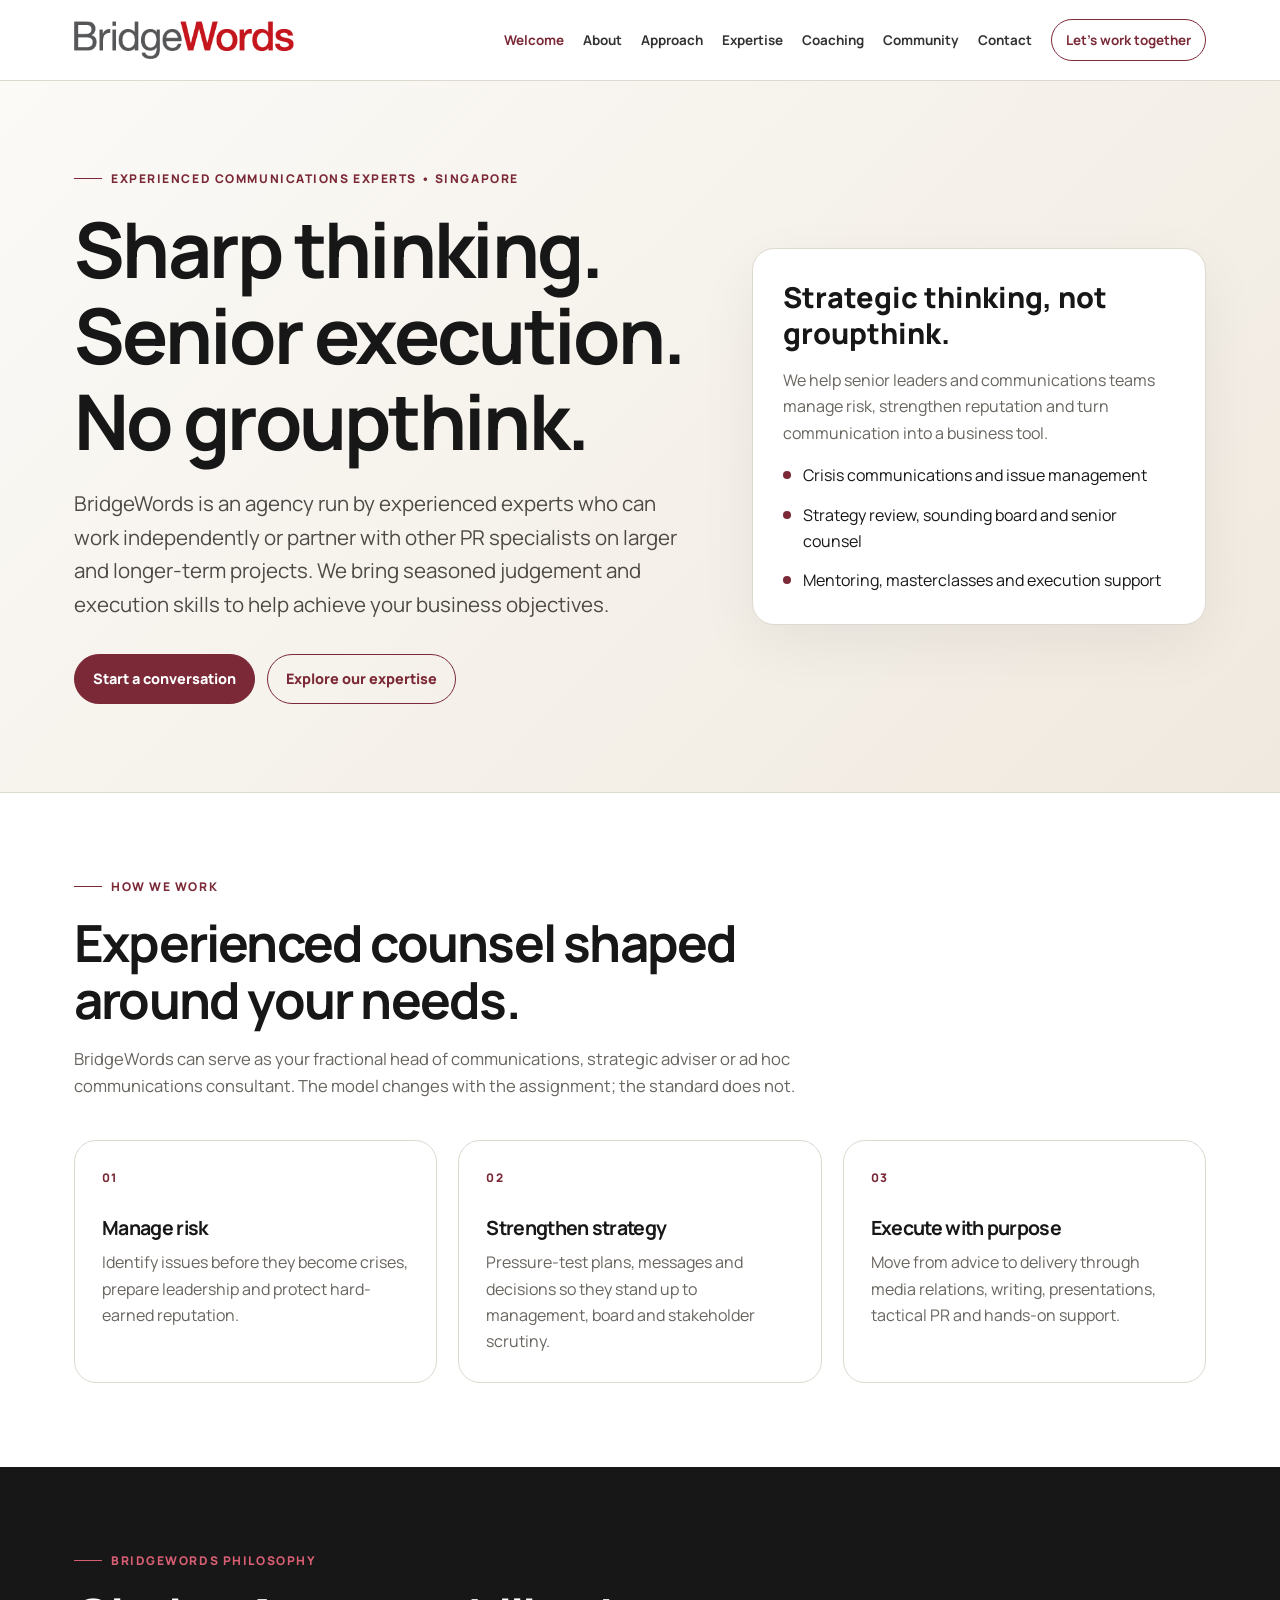
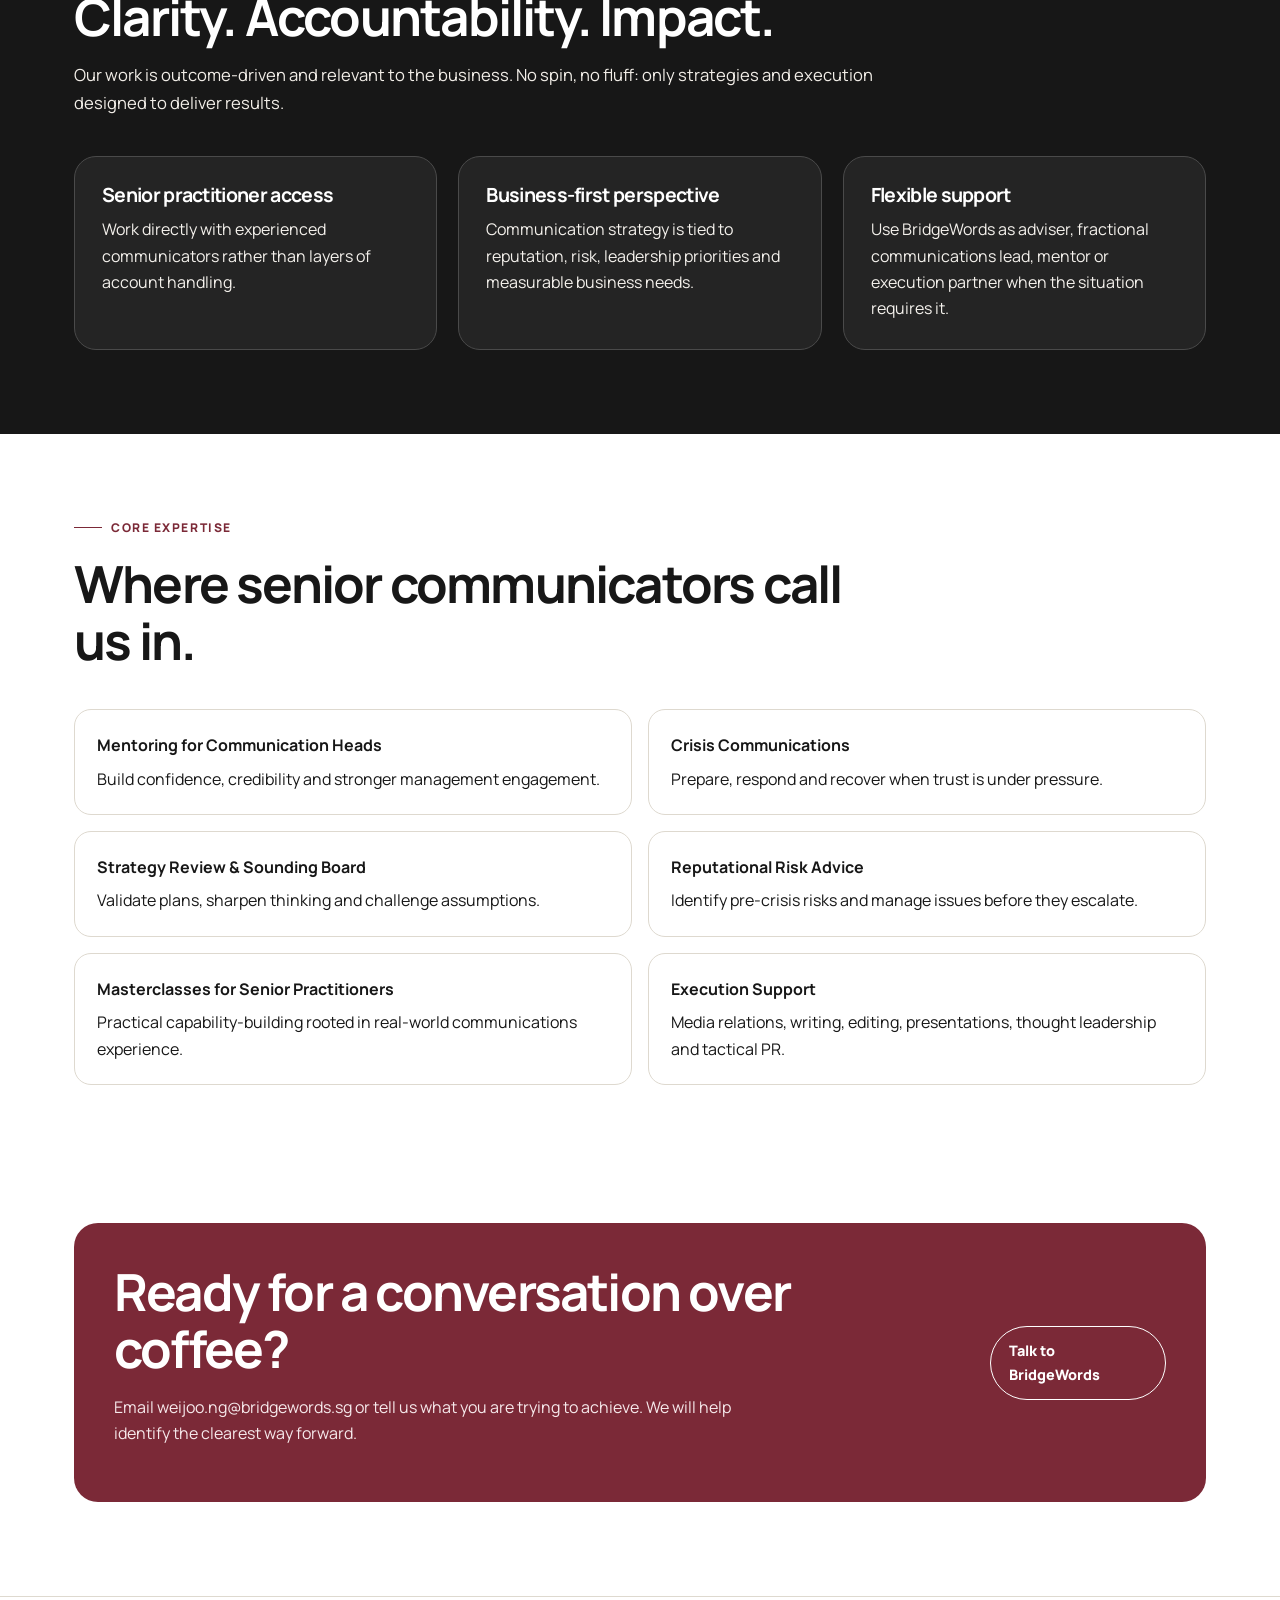
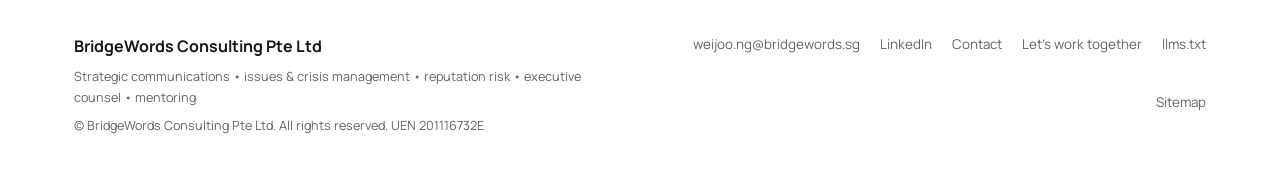
==== commit 3ec06d11: "Use new BridgeWords favicon" ====
--- a/index.html
+++ b/index.html
@@ -1 +1 @@
-<!doctype html><html lang="en-SG"><head><meta charset="utf-8"><meta name="viewport" content="width=device-width,initial-scale=1"><title>BridgeWords Consulting Singapore | Strategic, Crisis & Reputation Communications</title><meta name="description" content="BridgeWords Consulting is a Singapore communications agency led by experienced practitioners, providing strategic counsel, crisis communications, reputation risk advice, mentoring and execution support."><link rel="canonical" href="https://bridgewords.sg/"><meta name="robots" content="index,follow,max-image-preview:large,max-snippet:-1,max-video-preview:-1"><meta property="og:type" content="website"><meta property="og:site_name" content="BridgeWords Consulting"><meta property="og:title" content="BridgeWords Consulting Singapore | Strategic, Crisis & Reputation Communications"><meta property="og:description" content="Experienced communications practitioners helping organisations manage risk, strengthen reputation and achieve business outcomes."><meta property="og:url" content="https://bridgewords.sg/"><meta name="twitter:card" content="summary"><meta name="theme-color" content="#7b2937"><link rel="icon" type="image/png" href="BW_Logo_Colour.png"><link rel="apple-touch-icon" href="BW_Logo_Colour.png"><link rel="stylesheet" href="assets/styles.css"><script type="application/ld+json">{"@context":"https://schema.org","@type":"ProfessionalService","name":"BridgeWords Consulting Pte Ltd","url":"https://bridgewords.sg/","email":"weijoo.ng@bridgewords.sg","description":"Singapore strategic communications consultancy providing crisis communications, reputation risk advice, strategic counsel, mentoring, media relations, writing and tactical PR support.","areaServed":["Singapore","ASEAN","Asia"],"knowsAbout":["Strategic communications","Crisis communications","Issues management","Reputation risk","Media relations","Executive counsel","PR mentoring","Communications strategy"],"identifier":{"@type":"PropertyValue","propertyID":"UEN","value":"201116732E"}}</script></head><body><header class="site-header"><div class="nav-wrap"><a class="brand" href="index.html" aria-label="BridgeWords Consulting home"><img class="brand-logo" src="BW_Logo_Colour.png" alt="BridgeWords Consulting Pte Ltd"></a><button class="menu-btn" aria-expanded="false" aria-controls="site-nav">Menu</button><nav class="nav" id="site-nav" aria-label="Primary"><a href="index.html" aria-current="page">Welcome</a><a href="about-bridgewords.html">About</a><a href="our-approach.html">Approach</a><a href="our-expertise.html">Expertise</a><a href="coaching--mentoring.html">Coaching</a><a href="bridgewords-community.html">Community</a><a href="contact.html">Contact</a><a class="nav-cta" href="lets-work-together.html">Let's work together</a></nav></div></header><main><section class="hero"><div class="hero-grid"><div><div class="eyebrow">Experienced communications experts • Singapore</div><h1>Sharp thinking. Senior execution. No groupthink.</h1><p class="lede">BridgeWords is an agency run by experienced experts who can work independently or partner with other PR specialists on larger and longer-term projects. We bring seasoned judgement and execution skills to help achieve your business objectives.</p><div class="hero-actions"><a class="btn btn-primary" href="lets-work-together.html">Start a conversation</a><a class="btn btn-secondary" href="our-expertise.html">Explore our expertise</a></div></div><aside class="hero-card"><div class="big">Strategic thinking, not groupthink.</div><p>We help senior leaders and communications teams manage risk, strengthen reputation and turn communication into a business tool.</p><div class="tick">Crisis communications and issue management</div><div class="tick">Strategy review, sounding board and senior counsel</div><div class="tick">Mentoring, masterclasses and execution support</div></aside></div></section><section class="section"><div class="section-head"><div class="eyebrow">How we work</div><h2>Experienced counsel shaped around your needs.</h2><p>BridgeWords can serve as your fractional head of communications, strategic adviser or ad hoc communications consultant. The model changes with the assignment; the standard does not.</p></div><div class="grid-3"><article class="card"><div class="card-num">01</div><h3>Manage risk</h3><p>Identify issues before they become crises, prepare leadership and protect hard-earned reputation.</p></article><article class="card"><div class="card-num">02</div><h3>Strengthen strategy</h3><p>Pressure-test plans, messages and decisions so they stand up to management, board and stakeholder scrutiny.</p></article><article class="card"><div class="card-num">03</div><h3>Execute with purpose</h3><p>Move from advice to delivery through media relations, writing, presentations, tactical PR and hands-on support.</p></article></div></section><section class="band"><div class="section"><div class="section-head"><div class="eyebrow">BridgeWords philosophy</div><h2>Clarity. Accountability. Impact.</h2><p>Our work is outcome-driven and relevant to the business. No spin, no fluff: only strategies and execution designed to deliver results.</p></div><div class="grid-3"><article class="card"><h3>Senior practitioner access</h3><p>Work directly with experienced communicators rather than layers of account handling.</p></article><article class="card"><h3>Business-first perspective</h3><p>Communication strategy is tied to reputation, risk, leadership priorities and measurable business needs.</p></article><article class="card"><h3>Flexible support</h3><p>Use BridgeWords as adviser, fractional communications lead, mentor or execution partner when the situation requires it.</p></article></div></div></section><section class="section"><div class="section-head"><div class="eyebrow">Core expertise</div><h2>Where senior communicators call us in.</h2></div><div class="service-list"><div class="service"><strong>Mentoring for Communication Heads</strong><span>Build confidence, credibility and stronger management engagement.</span></div><div class="service"><strong>Crisis Communications</strong><span>Prepare, respond and recover when trust is under pressure.</span></div><div class="service"><strong>Strategy Review & Sounding Board</strong><span>Validate plans, sharpen thinking and challenge assumptions.</span></div><div class="service"><strong>Reputational Risk Advice</strong><span>Identify pre-crisis risks and manage issues before they escalate.</span></div><div class="service"><strong>Masterclasses for Senior Practitioners</strong><span>Practical capability-building rooted in real-world communications experience.</span></div><div class="service"><strong>Execution Support</strong><span>Media relations, writing, editing, presentations, thought leadership and tactical PR.</span></div></div></section><section class="section section-tight"><div class="cta"><div><h2>Ready for a conversation over coffee?</h2><p>Email weijoo.ng@bridgewords.sg or tell us what you are trying to achieve. We will help identify the clearest way forward.</p></div><a class="btn btn-secondary" style="border-color:white;color:white" href="lets-work-together.html">Talk to BridgeWords</a></div></section></main><footer class="site-footer"><div class="footer-grid"><div><strong>BridgeWords Consulting Pte Ltd</strong><div class="footer-note">Strategic communications • issues & crisis management • reputation risk • executive counsel • mentoring</div><div class="footer-note">© BridgeWords Consulting Pte Ltd. All rights reserved. UEN 201116732E</div></div><div class="footer-links"><a href="mailto:weijoo.ng@bridgewords.sg">weijoo.ng@bridgewords.sg</a><a href="https://www.linkedin.com/in/weijoo/recent-activity/all/" target="_blank" rel="noopener">LinkedIn</a><a href="contact.html">Contact</a><a href="lets-work-together.html">Let's work together</a><a href="llms.txt">llms.txt</a><a href="sitemap.xml">Sitemap</a></div></div></footer><script src="assets/site.js" defer></script></body></html>+<!doctype html><html lang="en-SG"><head><meta charset="utf-8"><meta name="viewport" content="width=device-width,initial-scale=1"><title>BridgeWords Consulting Singapore | Strategic, Crisis & Reputation Communications</title><meta name="description" content="BridgeWords Consulting is a Singapore communications agency led by experienced practitioners, providing strategic counsel, crisis communications, reputation risk advice, mentoring and execution support."><link rel="canonical" href="https://bridgewords.sg/"><meta name="robots" content="index,follow,max-image-preview:large,max-snippet:-1,max-video-preview:-1"><meta property="og:type" content="website"><meta property="og:site_name" content="BridgeWords Consulting"><meta property="og:title" content="BridgeWords Consulting Singapore | Strategic, Crisis & Reputation Communications"><meta property="og:description" content="Experienced communications practitioners helping organisations manage risk, strengthen reputation and achieve business outcomes."><meta property="og:url" content="https://bridgewords.sg/"><meta name="twitter:card" content="summary"><meta name="theme-color" content="#7b2937"><link rel="icon" type="image/png" href="1db264cc-a1f7-4cd2-b5b4-df3e42ef3be7.png"><link rel="apple-touch-icon" href="1db264cc-a1f7-4cd2-b5b4-df3e42ef3be7.png"><link rel="stylesheet" href="assets/styles.css"><script type="application/ld+json">{"@context":"https://schema.org","@type":"ProfessionalService","name":"BridgeWords Consulting Pte Ltd","url":"https://bridgewords.sg/","email":"weijoo.ng@bridgewords.sg","description":"Singapore strategic communications consultancy providing crisis communications, reputation risk advice, strategic counsel, mentoring, media relations, writing and tactical PR support.","areaServed":["Singapore","ASEAN","Asia"],"knowsAbout":["Strategic communications","Crisis communications","Issues management","Reputation risk","Media relations","Executive counsel","PR mentoring","Communications strategy"],"identifier":{"@type":"PropertyValue","propertyID":"UEN","value":"201116732E"}}</script></head><body><header class="site-header"><div class="nav-wrap"><a class="brand" href="index.html" aria-label="BridgeWords Consulting home"><img class="brand-logo" src="BW_Logo_Colour.png" alt="BridgeWords Consulting Pte Ltd"></a><button class="menu-btn" aria-expanded="false" aria-controls="site-nav">Menu</button><nav class="nav" id="site-nav" aria-label="Primary"><a href="index.html" aria-current="page">Welcome</a><a href="about-bridgewords.html">About</a><a href="our-approach.html">Approach</a><a href="our-expertise.html">Expertise</a><a href="coaching--mentoring.html">Coaching</a><a href="bridgewords-community.html">Community</a><a href="contact.html">Contact</a><a class="nav-cta" href="lets-work-together.html">Let's work together</a></nav></div></header><main><section class="hero"><div class="hero-grid"><div><div class="eyebrow">Experienced communications experts • Singapore</div><h1>Sharp thinking. Senior execution. No groupthink.</h1><p class="lede">BridgeWords is an agency run by experienced experts who can work independently or partner with other PR specialists on larger and longer-term projects. We bring seasoned judgement and execution skills to help achieve your business objectives.</p><div class="hero-actions"><a class="btn btn-primary" href="lets-work-together.html">Start a conversation</a><a class="btn btn-secondary" href="our-expertise.html">Explore our expertise</a></div></div><aside class="hero-card"><div class="big">Strategic thinking, not groupthink.</div><p>We help senior leaders and communications teams manage risk, strengthen reputation and turn communication into a business tool.</p><div class="tick">Crisis communications and issue management</div><div class="tick">Strategy review, sounding board and senior counsel</div><div class="tick">Mentoring, masterclasses and execution support</div></aside></div></section><section class="section"><div class="section-head"><div class="eyebrow">How we work</div><h2>Experienced counsel shaped around your needs.</h2><p>BridgeWords can serve as your fractional head of communications, strategic adviser or ad hoc communications consultant. The model changes with the assignment; the standard does not.</p></div><div class="grid-3"><article class="card"><div class="card-num">01</div><h3>Manage risk</h3><p>Identify issues before they become crises, prepare leadership and protect hard-earned reputation.</p></article><article class="card"><div class="card-num">02</div><h3>Strengthen strategy</h3><p>Pressure-test plans, messages and decisions so they stand up to management, board and stakeholder scrutiny.</p></article><article class="card"><div class="card-num">03</div><h3>Execute with purpose</h3><p>Move from advice to delivery through media relations, writing, presentations, tactical PR and hands-on support.</p></article></div></section><section class="band"><div class="section"><div class="section-head"><div class="eyebrow">BridgeWords philosophy</div><h2>Clarity. Accountability. Impact.</h2><p>Our work is outcome-driven and relevant to the business. No spin, no fluff: only strategies and execution designed to deliver results.</p></div><div class="grid-3"><article class="card"><h3>Senior practitioner access</h3><p>Work directly with experienced communicators rather than layers of account handling.</p></article><article class="card"><h3>Business-first perspective</h3><p>Communication strategy is tied to reputation, risk, leadership priorities and measurable business needs.</p></article><article class="card"><h3>Flexible support</h3><p>Use BridgeWords as adviser, fractional communications lead, mentor or execution partner when the situation requires it.</p></article></div></div></section><section class="section"><div class="section-head"><div class="eyebrow">Core expertise</div><h2>Where senior communicators call us in.</h2></div><div class="service-list"><div class="service"><strong>Mentoring for Communication Heads</strong><span>Build confidence, credibility and stronger management engagement.</span></div><div class="service"><strong>Crisis Communications</strong><span>Prepare, respond and recover when trust is under pressure.</span></div><div class="service"><strong>Strategy Review & Sounding Board</strong><span>Validate plans, sharpen thinking and challenge assumptions.</span></div><div class="service"><strong>Reputational Risk Advice</strong><span>Identify pre-crisis risks and manage issues before they escalate.</span></div><div class="service"><strong>Masterclasses for Senior Practitioners</strong><span>Practical capability-building rooted in real-world communications experience.</span></div><div class="service"><strong>Execution Support</strong><span>Media relations, writing, editing, presentations, thought leadership and tactical PR.</span></div></div></section><section class="section section-tight"><div class="cta"><div><h2>Ready for a conversation over coffee?</h2><p>Email weijoo.ng@bridgewords.sg or tell us what you are trying to achieve. We will help identify the clearest way forward.</p></div><a class="btn btn-secondary" style="border-color:white;color:white" href="lets-work-together.html">Talk to BridgeWords</a></div></section></main><footer class="site-footer"><div class="footer-grid"><div><strong>BridgeWords Consulting Pte Ltd</strong><div class="footer-note">Strategic communications • issues & crisis management • reputation risk • executive counsel • mentoring</div><div class="footer-note">© BridgeWords Consulting Pte Ltd. All rights reserved. UEN 201116732E</div></div><div class="footer-links"><a href="mailto:weijoo.ng@bridgewords.sg">weijoo.ng@bridgewords.sg</a><a href="https://www.linkedin.com/in/weijoo/recent-activity/all/" target="_blank" rel="noopener">LinkedIn</a><a href="contact.html">Contact</a><a href="lets-work-together.html">Let's work together</a><a href="llms.txt">llms.txt</a><a href="sitemap.xml">Sitemap</a></div></div></footer><script src="assets/site.js" defer></script></body></html>
--- a/assets/styles.css
+++ b/assets/styles.css
@@ -3,7 +3,7 @@
 *{box-sizing:border-box}html{scroll-behavior:smooth}body{margin:0;font-family:Manrope,system-ui,sans-serif;color:var(--ink);background:#fff;line-height:1.65}a{color:inherit}img{max-width:100%}
 .site-header{position:sticky;top:0;z-index:50;background:rgba(255,255,255,.94);backdrop-filter:blur(14px);border-bottom:1px solid var(--line)}
 .nav-wrap{max-width:var(--max);margin:auto;padding:16px 24px;display:flex;align-items:center;justify-content:space-between;gap:22px}
-.brand{text-decoration:none;display:flex;align-items:center;gap:12px}.brand-mark{width:42px;height:42px;border:2px solid var(--brand);border-radius:50%;display:grid;place-items:center;color:var(--brand);font-weight:800}.brand-name{font-size:1rem;font-weight:800;text-transform:uppercase;letter-spacing:.07em}.brand-sub{display:block;font-size:.67rem;color:var(--muted);letter-spacing:.08em;text-transform:uppercase}
+.brand{text-decoration:none;display:flex;align-items:center;gap:12px}.brand-logo{display:block;width:auto;height:48px;max-width:220px;object-fit:contain}
 .nav{display:flex;align-items:center;gap:19px}.nav a{text-decoration:none;font-size:.84rem;font-weight:700;color:#333}.nav a:hover,.nav a[aria-current=page]{color:var(--brand)}.nav-cta{padding:9px 14px;border:1px solid var(--brand);border-radius:999px;color:var(--brand)!important}.menu-btn{display:none;border:0;background:none;font:inherit;font-weight:800}
 .hero{background:linear-gradient(135deg,#fbfaf7,#f0e9df);border-bottom:1px solid var(--line)}.hero-grid{max-width:var(--max);margin:auto;padding:88px 24px;display:grid;grid-template-columns:1.15fr .85fr;gap:64px;align-items:center}
 .eyebrow{display:flex;align-items:center;gap:9px;color:var(--brand);font-weight:800;text-transform:uppercase;letter-spacing:.13em;font-size:.75rem;margin-bottom:17px}.eyebrow:before{content:"";width:28px;height:1px;background:var(--brand)}
@@ -22,4 +22,6 @@
 .post{padding:23px 0;border-bottom:1px solid var(--line)}.post time{font-size:.76rem;color:var(--brand);font-weight:800;letter-spacing:.08em}.post h3{margin-top:7px}
 .site-footer{border-top:1px solid var(--line);margin-top:40px}.footer-grid{max-width:var(--max);margin:auto;padding:36px 24px;display:grid;grid-template-columns:1fr 1fr;gap:40px}.footer-links{display:flex;justify-content:flex-end;flex-wrap:wrap;gap:12px 20px}.footer-links a{text-decoration:none;color:var(--muted);font-size:.84rem}.footer-note{font-size:.79rem;color:var(--muted);margin-top:7px}
 @media(max-width:900px){.menu-btn{display:block}.nav{display:none;position:absolute;top:74px;left:16px;right:16px;flex-direction:column;align-items:stretch;background:#fff;padding:18px;border:1px solid var(--line);border-radius:18px;box-shadow:0 16px 45px rgba(0,0,0,.1)}.nav.open{display:flex}.hero-grid,.grid-3,.grid-2,.contact-box,.footer-grid{grid-template-columns:1fr}.service-list{grid-template-columns:1fr}.footer-links{justify-content:flex-start}.hero-grid{gap:36px}.cta{flex-direction:column;align-items:flex-start}}
-@media(max-width:560px){.nav-wrap{padding:13px 18px}.brand-sub{display:none}.hero-grid,.section,.page-hero{padding-left:18px;padding-right:18px}.hero-grid{padding-top:54px;padding-bottom:58px}.section{padding-top:66px;padding-bottom:66px}.hero-card{padding:23px}}+@media(max-width:560px){.nav-wrap{padding:13px 18px}.brand-sub{display:none}.hero-grid,.section,.page-hero{padding-left:18px;padding-right:18px}.hero-grid{padding-top:54px;padding-bottom:58px}.section{padding-top:66px;padding-bottom:66px}.hero-card{padding:23px}}
+.post-tags{display:flex;flex-wrap:wrap;gap:7px;margin:8px 0 10px}.post-tags span{display:inline-block;padding:4px 9px;border-radius:999px;background:var(--paper);border:1px solid var(--line);font-size:.7rem;font-weight:700;color:var(--brand)}.community-source{padding:24px;border:1px solid var(--line);border-radius:18px;background:var(--paper);margin-bottom:28px}.community-source p{color:var(--muted)}
+@media(max-width:560px){.brand-logo{height:38px;max-width:175px}}
